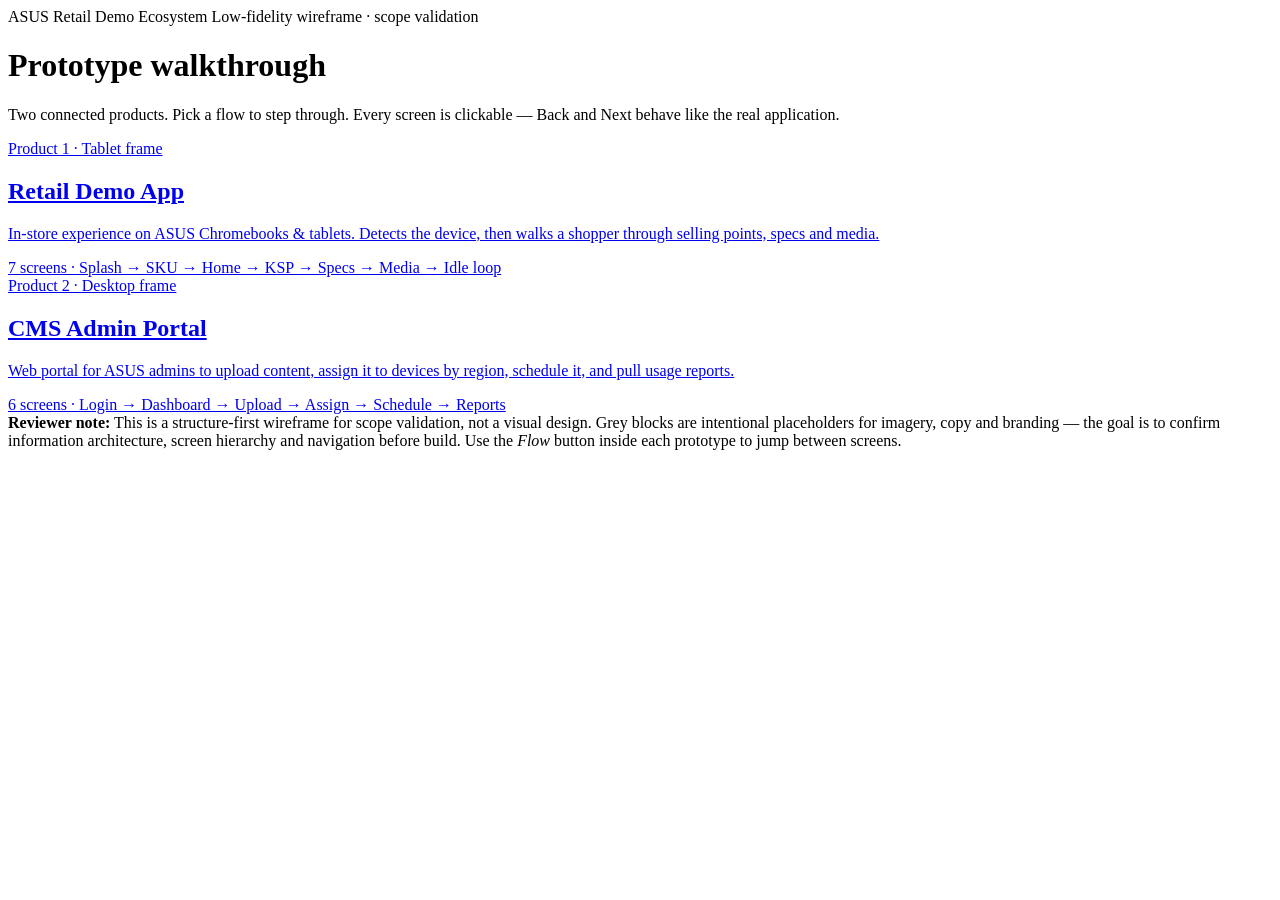
==== index.html @ 9dba483b "HTML creation" ====
<!DOCTYPE html>
<html lang="en">
<head>
  <meta charset="UTF-8" />
  <meta name="viewport" content="width=device-width, initial-scale=1.0" />
  <title>ASUS Retail Demo Ecosystem — Wireframe Prototype</title>
  <link rel="stylesheet" href="css/wireframe.css" />
</head>
<body>
  <div class="topbar">
    <span class="title">ASUS Retail Demo Ecosystem</span>
    <span class="frame-id">Low-fidelity wireframe · scope validation</span>
    <span class="spacer"></span>
  </div>

  <div class="landing-wrap">
    <h1>Prototype walkthrough</h1>
    <p class="sub">Two connected products. Pick a flow to step through. Every screen is
      clickable — Back and Next behave like the real application.</p>

    <div class="product-cards">
      <a class="product-card" href="retail.html">
        <span class="kicker">Product 1 · Tablet frame</span>
        <h2>Retail Demo App</h2>
        <p>In-store experience on ASUS Chromebooks &amp; tablets. Detects the device,
          then walks a shopper through selling points, specs and media.</p>
        <div class="frame-note">7 screens · Splash → SKU → Home → KSP → Specs → Media → Idle loop</div>
      </a>

      <a class="product-card" href="cms.html">
        <span class="kicker">Product 2 · Desktop frame</span>
        <h2>CMS Admin Portal</h2>
        <p>Web portal for ASUS admins to upload content, assign it to devices by
          region, schedule it, and pull usage reports.</p>
        <div class="frame-note">6 screens · Login → Dashboard → Upload → Assign → Schedule → Reports</div>
      </a>
    </div>

    <div class="meta-note">
      <strong>Reviewer note:</strong> This is a structure-first wireframe for scope validation,
      not a visual design. Grey blocks are intentional placeholders for imagery, copy and branding —
      the goal is to confirm information architecture, screen hierarchy and navigation before build.
      Use the <em>Flow</em> button inside each prototype to jump between screens.
    </div>
  </div>
</body>
</html>
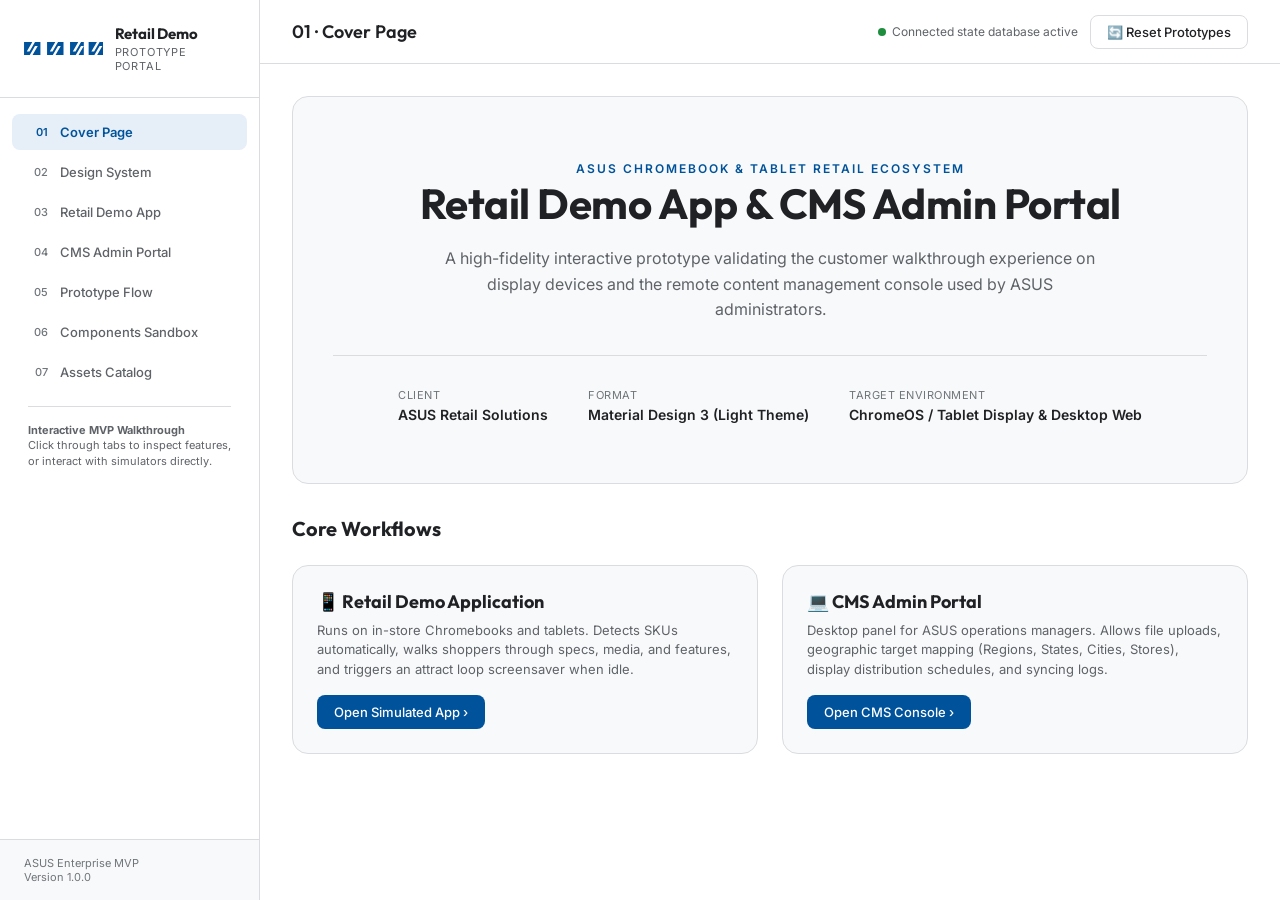
==== commit c920eaf6: "feat(retail-app): build Product 1 - Retail Demo App simulator - RT-01 Splash: ASUS branding, spinner" ====
--- a/index.html
+++ b/index.html
@@ -1,47 +1,1198 @@
 <!DOCTYPE html>
 <html lang="en">
 <head>
-  <meta charset="UTF-8" />
-  <meta name="viewport" content="width=device-width, initial-scale=1.0" />
-  <title>ASUS Retail Demo Ecosystem — Wireframe Prototype</title>
-  <link rel="stylesheet" href="css/wireframe.css" />
+  <meta charset="UTF-8">
+  <meta name="viewport" content="width=device-width, initial-scale=1.0">
+  <title>ASUS Retail Demo Ecosystem — Client Review Prototype</title>
+  <link rel="stylesheet" href="css/style.css">
 </head>
 <body>
-  <div class="topbar">
-    <span class="title">ASUS Retail Demo Ecosystem</span>
-    <span class="frame-id">Low-fidelity wireframe · scope validation</span>
-    <span class="spacer"></span>
+
+  <div class="workbench-shell">
+    
+    <!-- LEFT SIDEBAR: Pages index (Figma structured) -->
+    <aside class="workbench-sidebar">
+      <div class="workbench-brand">
+        <!-- SVG ASUS Logo -->
+        <svg class="asus-svg-logo" viewBox="0 0 450 78" xmlns="http://www.w3.org/2000/svg">
+          <path d="M78.6 0H63L31.5 54H15.8L47.3 0H0v77.3h31.5l31.5-54h15.7l-31.5 54H94V0H78.6zm132 0H195l-31.5 54h-15.7l31.5-54h-47.2v77.3h31.4l31.5-54h15.8l-31.5 54h47.2V0h-15.6zm132 0h-15.7l-31.5 54h-15.7l31.5-54h-47.2v77.3h31.4l31.5-54h15.8l-31.5 54H343V0h-15.7zm106.6 0h-15.6l-31.5 54h-15.7l31.5-54h-47.2v77.3h31.4l31.5-54h15.8l-31.5 54h47.2V0h-15.7z"/>
+        </svg>
+        <div class="workbench-title-box">
+          <span class="workbench-title">Retail Demo</span>
+          <span class="workbench-subtitle">Prototype Portal</span>
+        </div>
+      </div>
+      
+      <nav class="workbench-nav">
+        <a href="#" class="workbench-nav-item active" data-page="cover">
+          <span class="page-num">01</span>
+          <span class="page-name">Cover Page</span>
+        </a>
+        <a href="#" class="workbench-nav-item" data-page="ds">
+          <span class="page-num">02</span>
+          <span class="page-name">Design System</span>
+        </a>
+        <a href="#" class="workbench-nav-item" data-page="retail">
+          <span class="page-num">03</span>
+          <span class="page-name">Retail Demo App</span>
+        </a>
+        <a href="#" class="workbench-nav-item" data-page="cms">
+          <span class="page-num">04</span>
+          <span class="page-name">CMS Admin Portal</span>
+        </a>
+        <a href="#" class="workbench-nav-item" data-page="flow">
+          <span class="page-num">05</span>
+          <span class="page-name">Prototype Flow</span>
+        </a>
+        <a href="#" class="workbench-nav-item" data-page="sandbox">
+          <span class="page-num">06</span>
+          <span class="page-name">Components Sandbox</span>
+        </a>
+        <a href="#" class="workbench-nav-item" data-page="assets">
+          <span class="page-num">07</span>
+          <span class="page-name">Assets Catalog</span>
+        </a>
+        
+        <div class="workbench-nav-divider"></div>
+        
+        <div style="padding: 0 16px; font-size: 11px; color: var(--text-secondary); line-height: 1.4;">
+          <strong>Interactive MVP Walkthrough</strong><br>
+          Click through tabs to inspect features, or interact with simulators directly.
+        </div>
+      </nav>
+      
+      <div class="workbench-footer">
+        ASUS Enterprise MVP<br>
+        Version 1.0.0
+      </div>
+    </aside>
+    
+    <!-- MAIN WORK AREA -->
+    <main class="workbench-main">
+      
+      <!-- TOP NAV / STATS -->
+      <header class="workbench-header">
+        <h2 class="workbench-header-title">01  ·  Cover Page</h2>
+        <div class="workbench-header-actions">
+          <span style="font-size: 12px; color: var(--text-secondary); display: flex; align-items: center; gap: 6px;">
+            <span style="width: 8px; height: 8px; border-radius:50%; background-color: var(--success); display:inline-block;"></span>
+            Connected state database active
+          </span>
+          <button class="btn btn-secondary" onclick="window.location.reload();">
+            🔄 Reset Prototypes
+          </button>
+        </div>
+      </header>
+      
+      <!-- MAIN BODY CONTAINER -->
+      <div class="workbench-body">
+        
+        <!-- ==========================================
+             01 COVER PAGE
+             ========================================== -->
+        <section class="workbench-page active" id="page-cover">
+          <div class="cover-hero">
+            <span class="cover-kicker">ASUS Chromebook & Tablet Retail Ecosystem</span>
+            <h1 class="cover-title">Retail Demo App & CMS Admin Portal</h1>
+            <p class="cover-description">
+              A high-fidelity interactive prototype validating the customer walkthrough experience on display devices and the remote content management console used by ASUS administrators.
+            </p>
+            <div class="cover-meta">
+              <div class="cover-meta-item">
+                <div class="cover-meta-label">Client</div>
+                <div class="cover-meta-value">ASUS Retail Solutions</div>
+              </div>
+              <div class="cover-meta-item">
+                <div class="cover-meta-label">Format</div>
+                <div class="cover-meta-value">Material Design 3 (Light Theme)</div>
+              </div>
+              <div class="cover-meta-item">
+                <div class="cover-meta-label">Target Environment</div>
+                <div class="cover-meta-value">ChromeOS / Tablet Display & Desktop Web</div>
+              </div>
+            </div>
+          </div>
+          
+          <h2 style="font-family: var(--font-title); font-size: 20px; margin-bottom: 16px;">Core Workflows</h2>
+          <div class="cover-grid">
+            <div class="cover-card">
+              <h3>📱 Retail Demo Application</h3>
+              <p>Runs on in-store Chromebooks and tablets. Detects SKUs automatically, walks shoppers through specs, media, and features, and triggers an attract loop screensaver when idle.</p>
+              <button class="btn btn-primary" onclick="document.querySelector('.workbench-nav-item[data-page=\'retail\']').click();">
+                Open Simulated App ›
+              </button>
+            </div>
+            
+            <div class="cover-card">
+              <h3>💻 CMS Admin Portal</h3>
+              <p>Desktop panel for ASUS operations managers. Allows file uploads, geographic target mapping (Regions, States, Cities, Stores), display distribution schedules, and syncing logs.</p>
+              <button class="btn btn-primary" onclick="document.querySelector('.workbench-nav-item[data-page=\'cms\']').click();">
+                Open CMS Console ›
+              </button>
+            </div>
+          </div>
+        </section>
+        
+        <!-- ==========================================
+             02 DESIGN SYSTEM
+             ========================================== -->
+        <section class="workbench-page" id="page-ds">
+          <div class="alert-box alert-info">
+            <strong>Design Tokens Statement:</strong> This design system represents the corporate look-and-feel of ASUS enterprise dashboards. It emphasizes clean layouts, Inter typography, 8px spacing grid, and ASUS Blue as the dominant brand identifier.
+          </div>
+          
+          <!-- Colors -->
+          <div class="ds-section">
+            <h3 class="ds-section-title">Color Palette</h3>
+            <div class="ds-color-grid">
+              <div class="ds-color-card">
+                <div class="ds-color-swatch" style="background-color: var(--primary);"></div>
+                <div class="ds-color-info">
+                  <div class="ds-color-name">ASUS Blue (Primary)</div>
+                  <div class="ds-color-hex">#00539B</div>
+                </div>
+              </div>
+              <div class="ds-color-card">
+                <div class="ds-color-swatch" style="background-color: var(--primary-hover);"></div>
+                <div class="ds-color-info">
+                  <div class="ds-color-name">ASUS Blue Dark</div>
+                  <div class="ds-color-hex">#003E7E</div>
+                </div>
+              </div>
+              <div class="ds-color-card">
+                <div class="ds-color-swatch" style="background-color: var(--asus-blue-light);"></div>
+                <div class="ds-color-info">
+                  <div class="ds-color-name">ASUS Blue Light</div>
+                  <div class="ds-color-hex">#E6EEF7</div>
+                </div>
+              </div>
+              <div class="ds-color-card">
+                <div class="ds-color-swatch" style="background-color: var(--accent);"></div>
+                <div class="ds-color-info">
+                  <div class="ds-color-name">Accent Blue</div>
+                  <div class="ds-color-hex">#1A73E8</div>
+                </div>
+              </div>
+              <div class="ds-color-card">
+                <div class="ds-color-swatch" style="background-color: var(--surface-variant);"></div>
+                <div class="ds-color-info">
+                  <div class="ds-color-name">Surface Light Grey</div>
+                  <div class="ds-color-hex">#F8F9FA</div>
+                </div>
+              </div>
+              <div class="ds-color-card">
+                <div class="ds-color-swatch" style="background-color: var(--border);"></div>
+                <div class="ds-color-info">
+                  <div class="ds-color-name">Border Line</div>
+                  <div class="ds-color-hex">#DADCE0</div>
+                </div>
+              </div>
+            </div>
+          </div>
+          
+          <!-- Typography -->
+          <div class="ds-section">
+            <h3 class="ds-section-title">Typography (Inter & Outfit)</h3>
+            <div class="ds-font-sample">
+              <div class="ds-font-label">Display Heading - Outfit (700 Bold)</div>
+              <div style="font-family: var(--font-title); font-size: 32px; font-weight: 700;">ASUS Chromebook Plus CX3402</div>
+            </div>
+            <div class="ds-font-sample">
+              <div class="ds-font-label">Section Title - Outfit (600 Semi-Bold)</div>
+              <div style="font-family: var(--font-title); font-size: 20px; font-weight: 600;">Technical Specifications</div>
+            </div>
+            <div class="ds-font-sample">
+              <div class="ds-font-label">Body Text - Inter (400 Regular)</div>
+              <div style="font-family: var(--font-sans); font-size: 14px; line-height: 1.6; color: var(--text-secondary);">
+                Tested to rigorous US MIL-STD 810H standards to withstand everyday bumps, drops, and liquid spills.
+              </div>
+            </div>
+            <div class="ds-font-sample">
+              <div class="ds-font-label">Action Label / Code - Inter (500 Medium / Monospace)</div>
+              <div style="font-family: var(--font-sans); font-size: 13px; font-weight: 500; color: var(--primary);">EXPLORE PRODUCT</div>
+            </div>
+          </div>
+          
+          <!-- Elev/Margins -->
+          <div class="ds-section">
+            <h3 class="ds-section-title">Design Guidelines</h3>
+            <div class="ds-color-grid">
+              <div class="ds-card">
+                <strong style="font-size:14px; display:block; margin-bottom:8px;">8-Point Grid</strong>
+                <p style="font-size:12px; color:var(--text-secondary); line-height: 1.5;">All paddings, margins, elevations, and layout heights align to sizes of 8px (8, 16, 24, 32, 48, 64).</p>
+              </div>
+              <div class="ds-card">
+                <strong style="font-size:14px; display:block; margin-bottom:8px;">Rounded Corners</strong>
+                <p style="font-size:12px; color:var(--text-secondary); line-height: 1.5;">Cards, inputs, dialog panels, and buttons use a consistent border radius of 8px. Outer chassis uses 16px.</p>
+              </div>
+              <div class="ds-card">
+                <strong style="font-size:14px; display:block; margin-bottom:8px;">Flat Shadow Scale</strong>
+                <p style="font-size:12px; color:var(--text-secondary); line-height: 1.5;">Clean elevation gradients matching Material Design 3. Low height shadows to create neat card separation.</p>
+              </div>
+            </div>
+          </div>
+        </section>
+        
+        <!-- ==========================================
+             03 RETAIL DEMO APP (LANDSCAPE SIMULATOR)
+             ========================================== -->
+        <section class="workbench-page" id="page-retail">
+          <div style="margin-bottom: 20px; display:flex; justify-content:space-between; align-items:center;">
+            <div>
+              <p style="font-size: 14px; color: var(--text-secondary); max-width: 600px;">
+                Walk through the in-store Chromebook flow. Note the automatic SKU scanning simulation and the screensaver attract loop.
+              </p>
+            </div>
+            <div style="display:flex; gap:10px;">
+              <button class="btn btn-secondary" onclick="showRtScreen('rt-splash')">⏮ Restart Loop</button>
+              <button class="btn btn-secondary" onclick="showRtScreen('rt-idle')">💤 Trigger Idle Mode</button>
+            </div>
+          </div>
+          
+          <div class="simulator-stage">
+            
+            <!-- TABLET FRAME -->
+            <div class="tablet-frame">
+              <div class="tablet-camera"></div>
+              
+              <!-- Simulated Landscape Screen -->
+              <div class="tablet-screen" id="tablet-viewport">
+                
+                <!-- RT-01: Splash Screen -->
+                <div class="rt-screen active" id="rt-splash">
+                  <div class="rt-splash-wrap">
+                    <!-- Simple Text Logo representation or clean ASUS text -->
+                    <h1 style="font-family: var(--font-title); font-size: 54px; letter-spacing: 2px; color: var(--primary); margin-bottom: 16px;">ASUS</h1>
+                    <p style="font-size:13px; color: var(--text-secondary); margin-bottom: 32px; letter-spacing: 1px;">WELCOME TO THE EXPERIENCE</p>
+                    <div class="rt-spinner" id="rt-splash-spinner"></div>
+                  </div>
+                  <button class="btn btn-secondary btn-text rt-screen-overlay-btn" id="rt-splash-skip">Skip Intro ›</button>
+                </div>
+                
+                <!-- RT-02: Auto SKU Detection -->
+                <div class="rt-screen" id="rt-sku">
+                  <div class="rt-sku-wrap">
+                    <div class="rt-sku-scanning-card" id="rt-sku-card-content">
+                      <div class="rt-sku-icon-box">💻</div>
+                      <h3 style="font-family: var(--font-title); font-size: 18px; margin-bottom: 8px;">Hardware SKU Scan</h3>
+                      <p style="font-size: 12px; color: var(--text-secondary);">Connecting to local hardware identification registers...</p>
+                      
+                      <div class="rt-sku-scanning-bar"></div>
+                      
+                      <div class="rt-sku-logs" id="rt-sku-logs">Initializing ChromeOS registers...</div>
+                    </div>
+                  </div>
+                  <button class="btn btn-secondary btn-text rt-screen-overlay-btn" id="rt-sku-btn">Skip Scan ›</button>
+                </div>
+                
+                <!-- RT-03: Retail Landing Home -->
+                <div class="rt-screen" id="rt-home">
+                  <div class="rt-home-layout">
+                    <div class="rt-home-hero">
+                      <img src="assets/asus_chromebook_hero.png" alt="ASUS Chromebook Plus">
+                      <div style="position: absolute; bottom: 12px; right: 12px; font-size: 9px; color: var(--text-muted);">Simulated Unit Photo</div>
+                    </div>
+                    <div class="rt-home-details">
+                      <span class="rt-badge" id="rt-home-sku-badge">MODEL: CX3402</span>
+                      <h2 class="rt-home-title">ASUS Chromebook Plus</h2>
+                      <p class="rt-home-desc">
+                        Get more done with fast boot times, built-in AI tools, automatic military-grade durability testing, and robust productivity software.
+                      </p>
+                      <div class="rt-home-buttons">
+                        <button class="btn btn-primary" id="rt-home-ksp-btn">Explore Key Features ›</button>
+                        <div style="display: flex; gap: 8px;">
+                          <button class="btn btn-secondary" style="flex:1;" id="rt-home-specs-btn">Tech Specs</button>
+                          <button class="btn btn-secondary" style="flex:1;" id="rt-home-media-btn">Gallery</button>
+                        </div>
+                      </div>
+                    </div>
+                  </div>
+                  
+                  <div class="rt-nav-bar">
+                    <span class="rt-nav-title">ASUS Retail Demo</span>
+                    <div class="rt-nav-dots">
+                      <div class="rt-dot active"></div>
+                      <div class="rt-dot"></div>
+                      <div class="rt-dot"></div>
+                      <div class="rt-dot"></div>
+                    </div>
+                    <div class="rt-nav-buttons">
+                      <button class="btn btn-secondary btn-text" id="rt-home-preview-btn" style="font-size:11px;">Preview screensaver attract</button>
+                    </div>
+                  </div>
+                </div>
+                
+                <!-- RT-04: Key Selling Points Carousel -->
+                <div class="rt-screen" id="rt-ksp">
+                  <div class="rt-ksp-wrap">
+                    <div class="rt-ksp-header">
+                      <h2>Key Selling Points</h2>
+                      <span style="font-size: 13px; color: var(--text-secondary);" id="rt-ksp-num">Highlight 1 of 6</span>
+                    </div>
+                    
+                    <div class="rt-ksp-carousel">
+                      <button class="btn btn-secondary btn-icon" id="rt-ksp-prev" style="width: 40px; height: 40px; border-radius: 50%;">‹</button>
+                      
+                      <div class="rt-ksp-card">
+                        <div class="rt-ksp-icon" id="rt-ksp-icon">🛡️</div>
+                        <div class="rt-ksp-content">
+                          <span class="rt-ksp-card-kicker" id="rt-ksp-kicker">DURABILITY</span>
+                          <h3 class="rt-ksp-card-title" id="rt-ksp-title">Military Grade Durability</h3>
+                          <p class="rt-ksp-card-text" id="rt-ksp-text">
+                            Tested to rigorous US MIL-STD 810H standards to withstand everyday bumps, drops, pressure, and liquid spills on the keyboard.
+                          </p>
+                        </div>
+                      </div>
+                      
+                      <button class="btn btn-secondary btn-icon" id="rt-ksp-next" style="width: 40px; height: 40px; border-radius: 50%;">›</button>
+                    </div>
+                    
+                    <div style="display:flex; justify-content:center; margin: 16px 0;" id="rt-ksp-dots">
+                      <!-- Dynamic dots generated by JS -->
+                    </div>
+                  </div>
+                  
+                  <div class="rt-nav-bar">
+                    <button class="btn btn-secondary" id="rt-ksp-home">‹ Home</button>
+                    <div class="rt-nav-dots">
+                      <div class="rt-dot"></div>
+                      <div class="rt-dot active"></div>
+                      <div class="rt-dot"></div>
+                      <div class="rt-dot"></div>
+                    </div>
+                    <button class="btn btn-primary" onclick="showRtScreen('rt-specs')">Tech Specs ›</button>
+                  </div>
+                </div>
+                
+                <!-- RT-05: Technical Specifications -->
+                <div class="rt-screen" id="rt-specs">
+                  <div class="rt-specs-wrap">
+                    <h2 style="font-family: var(--font-title); font-size: 22px;">Technical Specifications</h2>
+                    
+                    <div class="rt-specs-grid">
+                      <div class="rt-spec-section">
+                        <h3>Performance & Architecture</h3>
+                        <div class="rt-spec-row">
+                          <span class="rt-spec-label">Processor</span>
+                          <span class="rt-spec-value">12th Gen Intel Core i5-1235U</span>
+                        </div>
+                        <div class="rt-spec-row">
+                          <span class="rt-spec-label">Graphics</span>
+                          <span class="rt-spec-value">Intel Iris Xe Graphics</span>
+                        </div>
+                        <div class="rt-spec-row">
+                          <span class="rt-spec-label">OS</span>
+                          <span class="rt-spec-value">ChromeOS Plus</span>
+                        </div>
+                      </div>
+                      
+                      <div class="rt-spec-section">
+                        <h3>Memory & Storage</h3>
+                        <div class="rt-spec-row">
+                          <span class="rt-spec-label">System RAM</span>
+                          <span class="rt-spec-value">8GB LPDDR5 (Onboard)</span>
+                        </div>
+                        <div class="rt-spec-row">
+                          <span class="rt-spec-label">Solid State</span>
+                          <span class="rt-spec-value">256GB UFS Storage</span>
+                        </div>
+                        <div class="rt-spec-row">
+                          <span class="rt-spec-label">Cloud Storage</span>
+                          <span class="rt-spec-value">12-Month 100GB Google One</span>
+                        </div>
+                      </div>
+                      
+                      <div class="rt-spec-section">
+                        <h3>Display & Audio</h3>
+                        <div class="rt-spec-row">
+                          <span class="rt-spec-label">Screen Size</span>
+                          <span class="rt-spec-value">14.0-inch, FHD (1920x1080)</span>
+                        </div>
+                        <div class="rt-spec-row">
+                          <span class="rt-spec-label">Touch Screen</span>
+                          <span class="rt-spec-value">Capacitive Multi-touch</span>
+                        </div>
+                        <div class="rt-spec-row">
+                          <span class="rt-spec-label">Speaker System</span>
+                          <span class="rt-spec-value">Dual Harmon Kardon stereo</span>
+                        </div>
+                      </div>
+                      
+                      <div class="rt-spec-section">
+                        <h3>Dimensions & Ports</h3>
+                        <div class="rt-spec-row">
+                          <span class="rt-spec-label">Physical weight</span>
+                          <span class="rt-spec-value">1.44 kg (3.17 lbs)</span>
+                        </div>
+                        <div class="rt-spec-row">
+                          <span class="rt-spec-label">Chassis Dimensions</span>
+                          <span class="rt-spec-value">32.6 x 21.4 x 1.87 cm</span>
+                        </div>
+                        <div class="rt-spec-row">
+                          <span class="rt-spec-label">I/O Ports</span>
+                          <span class="rt-spec-value">2x USB-C 3.2, 1x USB-A, 1x HDMI</span>
+                        </div>
+                      </div>
+                    </div>
+                  </div>
+                  
+                  <div class="rt-nav-bar">
+                    <button class="btn btn-secondary" id="rt-specs-back">‹ Highlights</button>
+                    <div class="rt-nav-dots">
+                      <div class="rt-dot"></div>
+                      <div class="rt-dot"></div>
+                      <div class="rt-dot active"></div>
+                      <div class="rt-dot"></div>
+                    </div>
+                    <button class="btn btn-primary" id="rt-specs-next">Media Gallery ›</button>
+                  </div>
+                </div>
+                
+                <!-- RT-06: Media Gallery -->
+                <div class="rt-screen" id="rt-media">
+                  <div class="rt-media-wrap">
+                    
+                    <div class="rt-media-viewer" id="rt-media-viewer">
+                      <!-- Rendered by JS -->
+                    </div>
+                    
+                    <div class="rt-media-sidebar" id="rt-media-thumbs">
+                      <!-- Thumbnails rendered by JS -->
+                    </div>
+                  </div>
+                  
+                  <div class="rt-nav-bar">
+                    <button class="btn btn-secondary" id="rt-media-back">‹ Specs</button>
+                    <div class="rt-nav-dots">
+                      <div class="rt-dot"></div>
+                      <div class="rt-dot"></div>
+                      <div class="rt-dot"></div>
+                      <div class="rt-dot active"></div>
+                    </div>
+                    <button class="btn btn-primary" id="rt-media-next">Attract Screensaver ›</button>
+                  </div>
+                </div>
+                
+                <!-- RT-07: Idle Attract Mode -->
+                <div class="rt-screen" id="rt-idle">
+                  <div class="rt-idle-wrap" id="rt-idle-wake">
+                    <img class="rt-idle-image" id="rt-idle-img" src="assets/asus_attract_loop.png" alt="ASUS Attract Loop">
+                    
+                    <div class="rt-idle-text-overlay">
+                      <h2 class="rt-idle-title" id="rt-idle-title">ASUS Chromebook Plus</h2>
+                      <p class="rt-idle-desc" id="rt-idle-desc">Interactive product tour. Tap the screen to explore.</p>
+                      <div class="rt-idle-prompt">👋 TAP ANYWHERE TO START TOUR</div>
+                    </div>
+                  </div>
+                </div>
+                
+              </div>
+            </div>
+            
+          </div>
+        </section>
+        
+        <!-- ==========================================
+             04 CMS ADMIN PORTAL (DESKTOP SIMULATOR)
+             ========================================== -->
+        <section class="workbench-page" id="page-cms">
+          
+          <div class="browser-frame">
+            <div class="browser-header">
+              <div class="browser-dots">
+                <span class="browser-dot browser-dot-red"></span>
+                <span class="browser-dot browser-dot-yellow"></span>
+                <span class="browser-dot browser-dot-green"></span>
+              </div>
+              <div class="browser-url-bar">
+                🔐 cms.asus-retaildemo.internal/console
+              </div>
+            </div>
+            
+            <!-- CMS Main App Shell -->
+            <div class="cms-layout">
+              
+              <!-- CMS Sidebar -->
+              <aside class="cms-sidebar">
+                <div class="cms-brand">
+                  💻 ASUS CMS Portal
+                </div>
+                
+                <nav class="cms-nav">
+                  <a href="#" class="cms-nav-item active" data-cms-page="dash">Dashboard</a>
+                  <a href="#" class="cms-nav-item" data-cms-page="upload">Upload Content</a>
+                  <a href="#" class="cms-nav-item" data-cms-page="assign">Assign Content</a>
+                  <a href="#" class="cms-nav-item" data-cms-page="schedule">Scheduling</a>
+                  <a href="#" class="cms-nav-item" data-cms-page="reports">Reports Sync</a>
+                </nav>
+                
+                <!-- CMS Admin Profile widget -->
+                <div class="cms-user-panel" id="cms-user-panel-box" style="display:none;">
+                  <div class="cms-username" id="cms-username-label">Vanshika Soni</div>
+                  <div class="cms-userrole" id="cms-user-role-label">Super Admin</div>
+                  <button class="btn btn-secondary btn-text" id="cms-sign-out" style="padding: 4px; font-size: 11px; text-align: left;">Sign Out</button>
+                </div>
+              </aside>
+              
+              <!-- CMS Main Contents -->
+              <div class="cms-main">
+                
+                <!-- CMS-01: LOGIN -->
+                <div class="cms-screen active" id="cms-login">
+                  <div class="cms-login-page">
+                    <div class="cms-login-card">
+                      <div class="cms-login-logo">
+                        <h2 style="font-family: var(--font-title); color: var(--primary);">ASUS Portal Login</h2>
+                        <p style="font-size: 11px; color: var(--text-secondary); margin-top: 4px;">Retail Signage & Distribution Management</p>
+                      </div>
+                      
+                      <div class="input-field">
+                        <label class="input-label">Admin Email</label>
+                        <input type="text" class="input-control" value="admin@asus.example" readonly>
+                      </div>
+                      
+                      <div class="input-field">
+                        <label class="input-label">Password</label>
+                        <input type="password" class="input-control" value="••••••••" readonly>
+                      </div>
+                      
+                      <div class="input-field">
+                        <label class="input-label">Select Security Role</label>
+                        <div class="chips-container" id="cms-role-chips">
+                          <div class="chip active" data-role="Super Admin">Super Admin</div>
+                          <div class="chip" data-role="Regional Admin">Regional Admin (South)</div>
+                        </div>
+                        <span style="font-size:10px; color: var(--text-muted); margin-top: 6px;" id="cms-role-note">Super Admin has access to national filters & all regional stores.</span>
+                      </div>
+                      
+                      <button class="btn btn-primary" id="cms-login-submit" style="width: 100%; margin-top: 8px;">Sign In to Console</button>
+                    </div>
+                  </div>
+                </div>
+                
+                <!-- CMS-02: DASHBOARD OVERVIEW -->
+                <div class="cms-screen" id="cms-dash">
+                  <div class="cms-header-bar">
+                    <span class="cms-header-title">Ecosystem Overview</span>
+                    <span style="font-size: 11px; color: var(--text-secondary);">Last updated: Just now</span>
+                  </div>
+                  
+                  <div class="cms-body">
+                    <!-- Metrics Row -->
+                    <div class="cms-dash-metrics">
+                      <div class="cms-metric-card">
+                        <span class="cms-metric-label">Devices Connected</span>
+                        <div class="cms-metric-value" id="cms-metric-devices">1,156<span style="font-size:11px; font-weight:normal; color:var(--text-muted);">/1,248</span></div>
+                        <span class="cms-metric-trend cms-metric-trend-up">92.6% Online</span>
+                      </div>
+                      
+                      <div class="cms-metric-card">
+                        <span class="cms-metric-label">Products Active</span>
+                        <div class="cms-metric-value" id="cms-metric-products">3 Active</div>
+                        <span class="cms-metric-trend" style="color: var(--text-muted);">Models: CX, CM, B</span>
+                      </div>
+                      
+                      <div class="cms-metric-card">
+                        <span class="cms-metric-label">Media Assets</span>
+                        <div class="cms-metric-value" id="cms-metric-uploads">3</div>
+                        <span class="cms-metric-trend cms-metric-trend-up">Synced Catalog</span>
+                      </div>
+                      
+                      <div class="cms-metric-card">
+                        <span class="cms-metric-label">Distribution Rules</span>
+                        <div class="cms-metric-value" id="cms-metric-assignments">2</div>
+                        <span class="cms-metric-trend cms-metric-trend-up">Active Schedules</span>
+                      </div>
+                    </div>
+                    
+                    <!-- Dashboard widgets layout -->
+                    <div class="cms-dash-row">
+                      
+                      <!-- Left widget: map and listings -->
+                      <div style="display:flex; flex-direction:column; gap:16px;">
+                        
+                        <div class="cms-panel">
+                          <div class="cms-panel-title">
+                            <span>Interactive Geographic Store Distribution</span>
+                            <span style="font-size: 11px; font-weight:normal; color:var(--text-muted);">Hover nodes to inspect status</span>
+                          </div>
+                          
+                          <div class="map-placeholder">
+                            <!-- Draw simple visual lines mimicking US Map regions -->
+                            <svg width="100%" height="100%" style="opacity: 0.2; pointer-events: none;">
+                              <path d="M 20 80 Q 200 40 400 80 T 800 80 T 900 200 L 900 240 Q 600 280 300 240 Z" fill="none" stroke="var(--text-primary)" stroke-width="2"/>
+                            </svg>
+                            
+                            <!-- Interative Store Nodes -->
+                            <div class="map-node" style="left: 15%; top: 30%;" data-store="ASUS Store Seattle" data-region="West" data-status="online"></div>
+                            <div class="map-node" style="left: 18%; top: 55%;" data-store="Best Buy San Francisco" data-region="West" data-status="online"></div>
+                            <div class="map-node offline" style="left: 45%; top: 75%;" data-store="Walmart Dallas" data-region="South" data-status="offline"></div>
+                            <div class="map-node" style="left: 78%; top: 25%;" data-store="ASUS Store Manhattan" data-region="North" data-status="online"></div>
+                            <div class="map-node" style="left: 74%; top: 60%;" data-store="Best Buy Miami" data-region="South" data-status="online"></div>
+                            
+                            <div class="map-tooltip" id="map-tooltip">Seattle Outlet</div>
+                          </div>
+                        </div>
+                        
+                        <div class="cms-panel">
+                          <div class="cms-panel-title">Recent Content Uploads</div>
+                          <div class="table-container">
+                            <table class="data-table">
+                              <thead>
+                                <tr>
+                                  <th>Asset Title</th>
+                                  <th>Type</th>
+                                  <th>Target SKU</th>
+                                  <th>Upload Date</th>
+                                </tr>
+                              </thead>
+                              <tbody id="cms-dash-recent-uploads">
+                                <!-- Populated dynamically by JS -->
+                              </tbody>
+                            </table>
+                          </div>
+                        </div>
+                        
+                      </div>
+                      
+                      <!-- Right widget: Sync Activity Log -->
+                      <div class="cms-panel">
+                        <div class="cms-panel-title">Live Device Distribution logs</div>
+                        <div class="table-container" style="border:none;">
+                          <table class="data-table">
+                            <thead>
+                              <tr>
+                                  <th>Content Distribution</th>
+                                  <th>State</th>
+                                  <th>Stores Scope</th>
+                                  <th>Sync Time</th>
+                              </tr>
+                            </thead>
+                            <tbody id="cms-dash-recent-syncs">
+                              <!-- Dynamic sync entries -->
+                            </tbody>
+                          </table>
+                        </div>
+                      </div>
+                      
+                    </div>
+                  </div>
+                </div>
+                
+                <!-- CMS-03: CONTENT UPLOAD -->
+                <div class="cms-screen" id="cms-upload">
+                  <div class="cms-header-bar">
+                    <span class="cms-header-title">Upload Asset Catalog</span>
+                  </div>
+                  <div class="cms-body">
+                    
+                    <div class="upload-grid">
+                      <!-- Left side form -->
+                      <div class="cms-panel">
+                        <div class="cms-panel-title">Metadata Registry</div>
+                        <form id="cms-upload-form">
+                          <div class="input-field">
+                            <label class="input-label">Asset Display Title</label>
+                            <input type="text" class="input-control" id="cms-upload-title" placeholder="e.g. Chromebook CX3402 Promo Banner">
+                          </div>
+                          
+                          <div class="input-field">
+                            <label class="input-label">Description</label>
+                            <textarea class="input-control" id="cms-upload-desc" rows="2" placeholder="e.g. Displays winter sales promotional graphics on main dashboard..."></textarea>
+                          </div>
+                          
+                          <div style="display:flex; gap:16px;">
+                            <div class="input-field" style="flex:1;">
+                              <label class="input-label">Asset Type</label>
+                              <select class="input-control input-select" id="cms-upload-type">
+                                <option value="image">Image (JPEG/PNG)</option>
+                                <option value="video">Video (MP4 Loop)</option>
+                              </select>
+                            </div>
+                            
+                            <div class="input-field" style="flex:1;">
+                              <label class="input-label">Target Model SKU</label>
+                              <select class="input-control input-select" id="cms-upload-sku">
+                                <option value="CX3402">CX3402 (Chromebook Plus)</option>
+                                <option value="CX5500">CX5500 (Vibe Chromebook)</option>
+                                <option value="B5402">B5402 (ExpertBook)</option>
+                                <option value="All SKUs">All Models (National Attract)</option>
+                              </select>
+                            </div>
+                          </div>
+                          
+                          <div class="input-field">
+                            <label class="input-label">Asset Tag Filters (Comma separated)</label>
+                            <input type="text" class="input-control" id="cms-upload-tags" placeholder="e.g. Hero, Attract, Promo">
+                          </div>
+                          
+                          <button class="btn btn-primary" id="cms-upload-submit" style="margin-top: 12px; width: 100%;">Publish to Catalog</button>
+                        </form>
+                      </div>
+                      
+                      <!-- Right side drag drop boxes -->
+                      <div>
+                        <div class="cms-panel" style="margin-bottom: 16px;">
+                          <div class="cms-panel-title">Upload Zones</div>
+                          <div class="upload-drag-zone" id="cms-drag-zone-img">
+                            <div class="upload-icon">🖼️</div>
+                            <strong>Drag Image files here</strong>
+                            <p style="font-size:11px; color:var(--text-muted); margin-top:4px;">Or click to mock upload PNG/JPG (Max 5MB)</p>
+                          </div>
+                          
+                          <div class="upload-drag-zone" id="cms-drag-zone-vid">
+                            <div class="upload-icon">🎥</div>
+                            <strong>Drag Video loops here</strong>
+                            <p style="font-size:11px; color:var(--text-muted); margin-top:4px;">Or click to mock upload MP4 (Max 45MB)</p>
+                          </div>
+                        </div>
+                      </div>
+                    </div>
+                    
+                    <!-- Previews Row -->
+                    <div class="cms-panel" style="margin-top: 16px;">
+                      <div class="cms-panel-title">Current Media Inventory</div>
+                      <div class="table-container">
+                        <table class="data-table">
+                          <thead>
+                            <tr>
+                              <th>Asset Title</th>
+                              <th>Type</th>
+                              <th>Default SKU Target</th>
+                              <th>Tags</th>
+                              <th>Upload Date</th>
+                              <th>Action</th>
+                            </tr>
+                          </thead>
+                          <tbody id="cms-upload-asset-list">
+                            <!-- Populated dynamically -->
+                          </tbody>
+                        </table>
+                      </div>
+                    </div>
+                    
+                  </div>
+                </div>
+                
+                <!-- CMS-04: CONTENT ASSIGNMENT -->
+                <div class="cms-screen" id="cms-assign">
+                  <div class="cms-header-bar">
+                    <span class="cms-header-title">Distribute Content to Stores</span>
+                  </div>
+                  <div class="cms-body">
+                    
+                    <div class="assign-grid">
+                      <!-- Filters Box -->
+                      <div class="cms-panel">
+                        <div class="cms-panel-title">Target Filters Setup</div>
+                        
+                        <div class="input-field">
+                          <label class="input-label">Select Uploaded Media Asset</label>
+                          <select class="input-control input-select" id="cms-assign-asset-select">
+                            <!-- Dynamic assets option list -->
+                          </select>
+                        </div>
+                        
+                        <div class="input-field">
+                          <label class="input-label">Target Model SKU</label>
+                          <div class="chips-container" id="cms-assign-sku-chips">
+                            <div class="chip active" data-sku="CX3402">CX3402</div>
+                            <div class="chip" data-sku="CX5500">CX5500</div>
+                            <div class="chip" data-sku="B5402">B5402</div>
+                          </div>
+                        </div>
+                        
+                        <div class="input-field">
+                          <label class="input-label">Geographic Region Targets</label>
+                          <div class="chips-container" id="cms-assign-region-chips">
+                            <div class="chip" data-region="North">North Region</div>
+                            <div class="chip" data-region="West">West Region</div>
+                            <div class="chip" data-region="South">South Region</div>
+                            <div class="chip" data-region="East">East Region</div>
+                          </div>
+                        </div>
+                        
+                        <div class="input-field">
+                          <label class="input-label">Retail Partner Filter</label>
+                          <div class="chips-container" id="cms-assign-store-chips">
+                            <div class="chip" data-store="ASUS Outlets">ASUS Store</div>
+                            <div class="chip" data-store="Best Buy">Best Buy</div>
+                            <div class="chip" data-store="Costco">Costco</div>
+                            <div class="chip" data-store="Walmart">Walmart</div>
+                          </div>
+                        </div>
+                      </div>
+                      
+                      <!-- Summary Box -->
+                      <div class="cms-panel" style="display:flex; flex-direction:column; justify-content:space-between;">
+                        <div>
+                          <div class="cms-panel-title">Distribution Overview</div>
+                          <div class="alert-box alert-info">
+                            <strong>Sync Estimator:</strong> Rules apply recursively. Target count displays active hardware sync registrations.
+                          </div>
+                          
+                          <div class="assign-summary-box">
+                            <div class="assign-summary-title">Configured Assignment Target</div>
+                            <p style="font-size:12px; line-height: 1.5; color: var(--text-primary);" id="cms-assign-summary-desc">
+                              Loading specifications...
+                            </p>
+                          </div>
+                        </div>
+                        
+                        <div style="margin-top:20px; border-top: 1px solid var(--border); padding-top:20px;">
+                          <div style="display:flex; justify-content:space-between; align-items:center; margin-bottom:16px;">
+                            <span style="font-size: 13px; color: var(--text-secondary);">Estimated device impact:</span>
+                            <strong style="font-size:16px; color: var(--primary);" id="cms-assign-device-count">1,248 devices</strong>
+                          </div>
+                          <button class="btn btn-primary" id="cms-assign-submit" style="width: 100%;">Save and Dispatch Rules</button>
+                        </div>
+                      </div>
+                    </div>
+                    
+                  </div>
+                </div>
+                
+                <!-- CMS-05: SCHEDULING -->
+                <div class="cms-screen" id="cms-schedule">
+                  <div class="cms-header-bar">
+                    <span class="cms-header-title">Content Sync Scheduling</span>
+                  </div>
+                  <div class="cms-body">
+                    
+                    <div class="sched-grid">
+                      <!-- Config Form -->
+                      <div class="cms-panel">
+                        <div class="cms-panel-title">Schedule Timelines</div>
+                        <form id="cms-sched-form">
+                          <div class="input-field">
+                            <label class="input-label">Select Media Asset</label>
+                            <select class="input-control input-select" id="cms-sched-asset-select">
+                              <!-- Populated by JS -->
+                            </select>
+                          </div>
+                          
+                          <div style="display:flex; gap:16px;">
+                            <div class="input-field" style="flex:1;">
+                              <label class="input-label">Start Sync Date</label>
+                              <input type="date" class="input-control" id="cms-sched-start" value="2026-07-14">
+                            </div>
+                            <div class="input-field" style="flex:1;">
+                              <label class="input-label">Expiration Date</label>
+                              <input type="date" class="input-control" id="cms-sched-end" value="2026-08-14">
+                            </div>
+                          </div>
+                          
+                          <div class="input-field">
+                            <label class="input-label">Recurrence Setting</label>
+                            <div style="display:flex; gap:10px; margin-top:4px;">
+                              <label style="font-size:12px; display:inline-flex; align-items:center; gap:6px;">
+                                <input type="checkbox" checked> Repeat Weekly
+                              </label>
+                              <label style="font-size:12px; display:inline-flex; align-items:center; gap:6px;">
+                                <input type="checkbox"> Run during stores closing hours (10PM - 6AM)
+                              </label>
+                            </div>
+                          </div>
+                          
+                          <button class="btn btn-primary" id="cms-sched-submit" style="width: 100%; margin-top:12px;">Publish Timeline Schedule</button>
+                        </form>
+                      </div>
+                      
+                      <!-- Calendar and Active List -->
+                      <div class="cms-panel">
+                        <div class="cms-panel-title">Active Schedule Timelines</div>
+                        <div class="table-container" style="border:none;">
+                          <table class="data-table">
+                            <thead>
+                              <tr>
+                                <th>Campaign Name</th>
+                                <th>SKU</th>
+                                <th>Start Date</th>
+                                <th>End Date</th>
+                                <th>Status</th>
+                                <th>Cancel</th>
+                              </tr>
+                            </thead>
+                            <tbody id="cms-sched-active-schedules">
+                              <!-- Dynamic scheduling rows -->
+                            </tbody>
+                          </table>
+                        </div>
+                      </div>
+                    </div>
+                    
+                  </div>
+                </div>
+                
+                <!-- CMS-06: REPORTS -->
+                <div class="cms-screen" id="cms-reports">
+                  <div class="cms-header-bar">
+                    <span class="cms-header-title">Live Hardware Audit Logs</span>
+                    <div style="display:flex; gap:8px;">
+                      <button class="btn btn-secondary" id="btn-export-csv" style="font-size:11px; padding: 4px 8px;">📊 Export CSV</button>
+                      <button class="btn btn-secondary" id="btn-export-excel" style="font-size:11px; padding: 4px 8px;">📈 Export Excel</button>
+                      <button class="btn btn-secondary" id="btn-export-pdf" style="font-size:11px; padding: 4px 8px;">📋 Export PDF</button>
+                    </div>
+                  </div>
+                  <div class="cms-body">
+                    
+                    <div class="cms-panel" style="margin-bottom: 16px;">
+                      <div class="cms-panel-title">Synchronized Device Audits (Realtime status syncs)</div>
+                      
+                      <div class="table-container">
+                        <table class="data-table">
+                          <thead>
+                            <tr>
+                              <th>Unit Serial ID</th>
+                              <th>Hardware SKU</th>
+                              <th>Assigned Store Location</th>
+                              <th>Region</th>
+                              <th>CPU Usage</th>
+                              <th>RAM Allocation</th>
+                              <th>Sync State</th>
+                              <th>Last Communication</th>
+                            </tr>
+                          </thead>
+                          <tbody id="cms-reports-device-list">
+                            <!-- Dynamic device records -->
+                          </tbody>
+                        </table>
+                      </div>
+                    </div>
+                    
+                  </div>
+                </div>
+                
+              </div>
+            </div>
+            
+          </div>
+        </section>
+        
+        <!-- ==========================================
+             05 PROTOTYPE FLOW DIAGRAM
+             ========================================== -->
+        <section class="workbench-page" id="page-flow">
+          <div class="alert-box alert-info">
+            <strong>Interactive Blueprint Map:</strong> Click any of the boxes in the diagram below to jump straight to that prototype view or screen state!
+          </div>
+          
+          <div class="flow-diagram-container">
+            <svg class="flow-interactive-svg" viewBox="0 0 1000 420" width="100%" height="420" xmlns="http://www.w3.org/2000/svg">
+              <!-- Definition of arrows -->
+              <defs>
+                <marker id="arrow" viewBox="0 0 10 10" refX="5" refY="5" markerWidth="6" markerHeight="6" orient="auto-start-reverse">
+                  <path d="M 0 0 L 10 5 L 0 10 z" fill="var(--text-secondary)"/>
+                </marker>
+                <marker id="arrow-blue" viewBox="0 0 10 10" refX="5" refY="5" markerWidth="6" markerHeight="6" orient="auto-start-reverse">
+                  <path d="M 0 0 L 10 5 L 0 10 z" fill="var(--primary)"/>
+                </marker>
+              </defs>
+              
+              <!-- SECTION HEADINGS -->
+              <text x="180" y="30" font-family="var(--font-title)" font-size="16" font-weight="700" fill="var(--primary)" text-anchor="middle">📱 RETAIL DEMO FLOW</text>
+              <text x="680" y="30" font-family="var(--font-title)" font-size="16" font-weight="700" fill="var(--primary)" text-anchor="middle">💻 CMS ADMIN PORTAL FLOW</text>
+              
+              <!-- ==================== RETAIL DEMO APP FLOW NODES ==================== -->
+              <!-- RT-01: Splash -->
+              <g class="flow-svg-node" data-target-flow="rt-splash">
+                <rect x="50" y="60" width="260" height="40" rx="8"/>
+                <text x="180" y="85" text-anchor="middle">RT-01 · Splash Screen (Logo Intro)</text>
+              </g>
+              <path d="M 180 100 L 180 120" class="flow-svg-edge" marker-end="url(#arrow)"/>
+              
+              <!-- RT-02: SKU Scan -->
+              <g class="flow-svg-node" data-target-flow="rt-sku">
+                <rect x="50" y="120" width="260" height="40" rx="8"/>
+                <text x="180" y="145" text-anchor="middle">RT-02 · Auto SKU Detection (Scan)</text>
+              </g>
+              <path d="M 180 160 L 180 180" class="flow-svg-edge" marker-end="url(#arrow)"/>
+              
+              <!-- RT-03: Home -->
+              <g class="flow-svg-node" data-target-flow="rt-home">
+                <rect x="50" y="180" width="260" height="40" rx="8"/>
+                <text x="180" y="205" text-anchor="middle">RT-03 · Landing Home (Product Hero)</text>
+              </g>
+              <!-- Branch splits from home -->
+              <path d="M 180 220 L 180 240" class="flow-svg-edge" marker-end="url(#arrow)"/>
+              
+              <!-- RT-04: KSP -->
+              <g class="flow-svg-node" data-target-flow="rt-ksp">
+                <rect x="50" y="240" width="260" height="40" rx="8"/>
+                <text x="180" y="265" text-anchor="middle">RT-04 · Selling Points Carousel</text>
+              </g>
+              <path d="M 180 280 L 180 300" class="flow-svg-edge" marker-end="url(#arrow)"/>
+              
+              <!-- RT-05: Specs -->
+              <g class="flow-svg-node" data-target-flow="rt-specs">
+                <rect x="50" y="300" width="260" height="40" rx="8"/>
+                <text x="180" y="325" text-anchor="middle">RT-05 · Technical Specifications</text>
+              </g>
+              <path d="M 180 340 L 180 360" class="flow-svg-edge" marker-end="url(#arrow)"/>
+              
+              <!-- RT-06: Media -->
+              <g class="flow-svg-node" data-target-flow="rt-media">
+                <rect x="50" y="360" width="260" height="40" rx="8"/>
+                <text x="180" y="385" text-anchor="middle">RT-06 · Media Gallery (Video & Images)</text>
+              </g>
+              
+              <!-- RT-07: Idle screensaver loop -->
+              <g class="flow-svg-node" data-target-flow="rt-idle">
+                <rect x="330" y="180" width="130" height="40" rx="8" style="stroke: #FF8F00; fill: #FFF8E1;"/>
+                <text x="395" y="205" text-anchor="middle" font-weight="600" fill="#B26A00">RT-07 · Idle Tour</text>
+              </g>
+              
+              <path d="M 310 200 L 325 200" class="flow-svg-edge" marker-end="url(#arrow)"/>
+              <path d="M 395 180 L 395 140 Q 395 100 240 100" fill="none" stroke="var(--text-secondary)" stroke-width="1" stroke-dasharray="3 3" marker-end="url(#arrow)"/>
+              
+              <!-- ==================== CMS PORTAL FLOW NODES ==================== -->
+              <!-- CMS-01: Login -->
+              <g class="flow-svg-node" data-target-flow="cms-login">
+                <rect x="550" y="60" width="260" height="40" rx="8"/>
+                <text x="680" y="85" text-anchor="middle">CMS-01 · Admin Authentication (Login)</text>
+              </g>
+              <path d="M 680 100 L 680 120" class="flow-svg-edge" marker-end="url(#arrow)"/>
+              
+              <!-- CMS-02: Dashboard -->
+              <g class="flow-svg-node" data-target-flow="cms-dash">
+                <rect x="550" y="120" width="260" height="40" rx="8"/>
+                <text x="680" y="145" text-anchor="middle">CMS-02 · Hub Dashboard (Overview)</text>
+              </g>
+              <!-- Branching from dashboard -->
+              <path d="M 680 160 L 680 180" class="flow-svg-edge" marker-end="url(#arrow)"/>
+              
+              <!-- CMS-03: Upload -->
+              <g class="flow-svg-node" data-target-flow="cms-upload">
+                <rect x="550" y="180" width="260" height="40" rx="8"/>
+                <text x="680" y="205" text-anchor="middle">CMS-03 · Content Inventory Uploader</text>
+              </g>
+              <path d="M 680 220 L 680 240" class="flow-svg-edge" marker-end="url(#arrow)"/>
+              
+              <!-- CMS-04: Assign -->
+              <g class="flow-svg-node" data-target-flow="cms-assign">
+                <rect x="550" y="240" width="260" height="40" rx="8"/>
+                <text x="680" y="265" text-anchor="middle">CMS-04 · Store Target Assignments</text>
+              </g>
+              <path d="M 680 280 L 680 300" class="flow-svg-edge" marker-end="url(#arrow)"/>
+              
+              <!-- CMS-05: Scheduling -->
+              <g class="flow-svg-node" data-target-flow="cms-schedule">
+                <rect x="550" y="300" width="260" height="40" rx="8"/>
+                <text x="680" y="325" text-anchor="middle">CMS-05 · Timelines / Expiry Schedule</text>
+              </g>
+              <path d="M 680 340 L 680 360" class="flow-svg-edge" marker-end="url(#arrow)"/>
+              
+              <!-- CMS-06: Reports -->
+              <g class="flow-svg-node" data-target-flow="cms-reports">
+                <rect x="550" y="360" width="260" height="40" rx="8"/>
+                <text x="680" y="385" text-anchor="middle">CMS-06 · Audit Sync Logs & Exports</text>
+              </g>
+              
+              <!-- CROSS-ECOSYSTEM DATA SYNC LINKS -->
+              <path d="M 550 260 L 320 260" fill="none" stroke="var(--primary)" stroke-dasharray="3 3" stroke-width="1.5" marker-end="url(#arrow-blue)"/>
+              <text x="435" y="250" font-family="var(--font-sans)" font-size="10" fill="var(--primary)" text-anchor="middle" font-weight="600">Assigns Content</text>
+              
+              <path d="M 310 380 Q 450 410 550 380" fill="none" stroke="var(--primary)" stroke-dasharray="3 3" stroke-width="1.5" marker-end="url(#arrow-blue)"/>
+              <text x="435" y="405" font-family="var(--font-sans)" font-size="10" fill="var(--primary)" text-anchor="middle" font-weight="600">Audit logs status</text>
+              
+            </svg>
+          </div>
+        </section>
+        
+        <!-- ==========================================
+             06 COMPONENTS SANDBOX
+             ========================================== -->
+        <section class="workbench-page" id="page-sandbox">
+          <div class="sandbox-grid">
+            <div class="sandbox-section">
+              <div class="sandbox-title">Material Action Buttons</div>
+              <div class="sandbox-row">
+                <button class="btn btn-primary">Primary Solid</button>
+                <button class="btn btn-secondary">Secondary Outlined</button>
+                <button class="btn btn-secondary btn-text">Text Link</button>
+              </div>
+              <div class="sandbox-row">
+                <button class="btn btn-danger">Danger Action</button>
+                <button class="btn btn-primary btn-icon">🛡️</button>
+                <button class="btn btn-secondary" disabled>Disabled State</button>
+              </div>
+            </div>
+            
+            <div class="sandbox-section">
+              <div class="sandbox-title">Material Dynamic Chips</div>
+              <div class="sandbox-row">
+                <span class="chip active">Selected Chip</span>
+                <span class="chip">Default Chip</span>
+                <span class="chip-status chip-status-online">Sync State Active</span>
+                <span class="chip-status chip-status-offline">Offline Node</span>
+              </div>
+            </div>
+            
+            <div class="sandbox-section" style="grid-column: span 2;">
+              <div class="sandbox-title">Forms & Input Controls</div>
+              <div style="display:flex; gap:16px;">
+                <div class="input-field" style="flex:1;">
+                  <label class="input-label">Simple Input Box</label>
+                  <input type="text" class="input-control" placeholder="Type alphanumeric value...">
+                </div>
+                <div class="input-field" style="flex:1;">
+                  <label class="input-label">Select Dropdown</label>
+                  <select class="input-control input-select">
+                    <option>Option 1 - ASUS CX34</option>
+                    <option>Option 2 - ASUS CM30</option>
+                  </select>
+                </div>
+                <div class="input-field" style="flex:1;">
+                  <label class="input-label">Calendar Datepicker</label>
+                  <input type="date" class="input-control" value="2026-07-14">
+                </div>
+              </div>
+            </div>
+          </div>
+        </section>
+        
+        <!-- ==========================================
+             07 ASSETS CATALOG
+             ========================================== -->
+        <section class="workbench-page" id="page-assets">
+          <div class="assets-grid">
+            <div class="asset-card">
+              <div class="asset-preview-box">
+                <img src="assets/asus_chromebook_hero.png" alt="ASUS Chromebook Plus">
+              </div>
+              <div class="asset-details-box">
+                <span class="asset-name">asus_chromebook_hero.png</span>
+                <span class="asset-meta">Image file  ·  PNG Format  ·  Studio display</span>
+              </div>
+            </div>
+            
+            <div class="asset-card">
+              <div class="asset-preview-box">
+                <img src="assets/asus_attract_loop.png" alt="ASUS Attract Loop">
+              </div>
+              <div class="asset-details-box">
+                <span class="asset-name">asus_attract_loop.png</span>
+                <span class="asset-meta">Image file  ·  PNG Format  ·  Campaign screensaver</span>
+              </div>
+            </div>
+            
+            <div class="asset-card">
+              <div class="asset-preview-box" style="font-size:42px;">
+                🎨
+              </div>
+              <div class="asset-details-box">
+                <span class="asset-name">ASUS Blue Vector Asset</span>
+                <span class="asset-meta">Icon / Brand  ·  SVG Format  ·  RGB vector path</span>
+              </div>
+            </div>
+          </div>
+        </section>
+        
+      </div>
+      
+    </main>
   </div>
 
-  <div class="landing-wrap">
-    <h1>Prototype walkthrough</h1>
-    <p class="sub">Two connected products. Pick a flow to step through. Every screen is
-      clickable — Back and Next behave like the real application.</p>
-
-    <div class="product-cards">
-      <a class="product-card" href="retail.html">
-        <span class="kicker">Product 1 · Tablet frame</span>
-        <h2>Retail Demo App</h2>
-        <p>In-store experience on ASUS Chromebooks &amp; tablets. Detects the device,
-          then walks a shopper through selling points, specs and media.</p>
-        <div class="frame-note">7 screens · Splash → SKU → Home → KSP → Specs → Media → Idle loop</div>
-      </a>
-
-      <a class="product-card" href="cms.html">
-        <span class="kicker">Product 2 · Desktop frame</span>
-        <h2>CMS Admin Portal</h2>
-        <p>Web portal for ASUS admins to upload content, assign it to devices by
-          region, schedule it, and pull usage reports.</p>
-        <div class="frame-note">6 screens · Login → Dashboard → Upload → Assign → Schedule → Reports</div>
-      </a>
-    </div>
-
-    <div class="meta-note">
-      <strong>Reviewer note:</strong> This is a structure-first wireframe for scope validation,
-      not a visual design. Grey blocks are intentional placeholders for imagery, copy and branding —
-      the goal is to confirm information architecture, screen hierarchy and navigation before build.
-      Use the <em>Flow</em> button inside each prototype to jump between screens.
-    </div>
-  </div>
+  <script src="js/app.js"></script>
 </body>
 </html>
--- a/css/style.css
+++ b/css/style.css
@@ -0,0 +1,1772 @@
+@import url('https://fonts.googleapis.com/css2?family=Inter:wght@300;400;500;600;700&family=Outfit:wght@400;500;600;700&display=swap');
+
+:root {
+  --asus-blue: #00539B;
+  --asus-blue-light: #E6EEF7;
+  --primary: #00539B;
+  --primary-hover: #003E7E;
+  --primary-container: #E8F0FE;
+  --on-primary-container: #174EA6;
+  --secondary: #5F6368;
+  --accent: #1A73E8;
+  --bg-app: #F1F3F4;
+  --bg-content: #FFFFFF;
+  --surface: #FFFFFF;
+  --surface-variant: #F8F9FA;
+  --surface-hover: #F1F3F4;
+  --border: #DADCE0;
+  --text-primary: #202124;
+  --text-secondary: #5F6368;
+  --text-muted: #70757A;
+  --error: #D93025;
+  --error-bg: #FCE8E6;
+  --success: #1E8E3E;
+  --success-bg: #E6F4EA;
+  --shadow-sm: 0 1px 2px 0 rgba(60,64,67,0.3), 0 1px 3px 1px rgba(60,64,67,0.15);
+  --shadow-md: 0 2px 6px 2px rgba(60,64,67,0.15), 0 1px 2px 0 rgba(60,64,67,0.30);
+  --font-sans: 'Inter', sans-serif;
+  --font-title: 'Outfit', 'Inter', sans-serif;
+  --radius: 8px;
+  --radius-lg: 16px;
+  --radius-sm: 4px;
+  --transition: all 0.2s cubic-bezier(0.4, 0, 0.2, 1);
+}
+
+/* Base Reset */
+* {
+  box-sizing: border-box;
+  margin: 0;
+  padding: 0;
+}
+
+body {
+  font-family: var(--font-sans);
+  background-color: var(--bg-app);
+  color: var(--text-primary);
+  display: flex;
+  height: 100vh;
+  overflow: hidden;
+  -webkit-font-smoothing: antialiased;
+}
+
+/* Master Layout Workbench Shell */
+.workbench-shell {
+  display: flex;
+  width: 100vw;
+  height: 100vh;
+}
+
+.workbench-sidebar {
+  width: 260px;
+  background-color: #FFFFFF;
+  border-right: 1px solid var(--border);
+  display: flex;
+  flex-direction: column;
+  flex-shrink: 0;
+}
+
+.workbench-brand {
+  padding: 24px;
+  border-bottom: 1px solid var(--border);
+  display: flex;
+  align-items: center;
+  gap: 12px;
+}
+
+.asus-svg-logo {
+  fill: var(--asus-blue);
+  width: 80px;
+}
+
+.workbench-title-box {
+  display: flex;
+  flex-direction: column;
+}
+
+.workbench-title {
+  font-family: var(--font-title);
+  font-size: 15px;
+  font-weight: 700;
+  color: var(--text-primary);
+  letter-spacing: -0.2px;
+}
+
+.workbench-subtitle {
+  font-size: 11px;
+  color: var(--text-secondary);
+  text-transform: uppercase;
+  letter-spacing: 0.8px;
+  margin-top: 2px;
+}
+
+.workbench-nav {
+  padding: 16px 12px;
+  display: flex;
+  flex-direction: column;
+  gap: 4px;
+  flex-grow: 1;
+  overflow-y: auto;
+}
+
+.workbench-nav-item {
+  display: flex;
+  align-items: center;
+  gap: 12px;
+  padding: 10px 16px;
+  border-radius: var(--radius);
+  color: var(--text-secondary);
+  font-size: 13px;
+  font-weight: 500;
+  text-decoration: none;
+  cursor: pointer;
+  transition: var(--transition);
+}
+
+.workbench-nav-item:hover {
+  background-color: var(--surface-hover);
+  color: var(--text-primary);
+}
+
+.workbench-nav-item.active {
+  background-color: var(--asus-blue-light);
+  color: var(--asus-blue);
+  font-weight: 600;
+}
+
+.workbench-nav-item .page-num {
+  font-size: 11px;
+  color: var(--text-muted);
+  width: 20px;
+  text-align: right;
+  flex-shrink: 0;
+}
+
+.workbench-nav-item.active .page-num {
+  color: var(--asus-blue);
+}
+
+.workbench-nav-divider {
+  height: 1px;
+  background-color: var(--border);
+  margin: 12px 16px;
+}
+
+.workbench-footer {
+  padding: 16px 24px;
+  border-top: 1px solid var(--border);
+  font-size: 11px;
+  color: var(--text-muted);
+  background-color: var(--surface-variant);
+}
+
+/* Workbench Content Area */
+.workbench-main {
+  flex-grow: 1;
+  display: flex;
+  flex-direction: column;
+  overflow: hidden;
+  background-color: var(--bg-content);
+}
+
+.workbench-header {
+  height: 64px;
+  border-bottom: 1px solid var(--border);
+  display: flex;
+  align-items: center;
+  justify-content: space-between;
+  padding: 0 32px;
+  flex-shrink: 0;
+  background-color: #FFFFFF;
+}
+
+.workbench-header-title {
+  font-family: var(--font-title);
+  font-size: 18px;
+  font-weight: 600;
+}
+
+.workbench-header-actions {
+  display: flex;
+  align-items: center;
+  gap: 12px;
+}
+
+.workbench-body {
+  flex-grow: 1;
+  overflow-y: auto;
+  padding: 32px;
+}
+
+/* Page Containers */
+.workbench-page {
+  display: none;
+  animation: fadeIn 0.3s ease-in-out;
+  max-width: 1200px;
+  margin: 0 auto;
+  width: 100%;
+}
+
+.workbench-page.active {
+  display: block;
+}
+
+@keyframes fadeIn {
+  from { opacity: 0; transform: translateY(4px); }
+  to { opacity: 1; transform: translateY(0); }
+}
+
+/* ==========================================
+   01 COVER PAGE
+   ========================================== */
+.cover-hero {
+  text-align: center;
+  padding: 60px 40px;
+  background: var(--surface-variant);
+  border-radius: var(--radius-lg);
+  border: 1px solid var(--border);
+  margin-bottom: 32px;
+  position: relative;
+}
+
+.cover-kicker {
+  font-size: 12px;
+  font-weight: 600;
+  color: var(--primary);
+  text-transform: uppercase;
+  letter-spacing: 2px;
+  margin-bottom: 16px;
+}
+
+.cover-title {
+  font-family: var(--font-title);
+  font-size: 42px;
+  font-weight: 700;
+  color: var(--text-primary);
+  margin-bottom: 16px;
+  letter-spacing: -0.5px;
+}
+
+.cover-description {
+  font-size: 16px;
+  color: var(--text-secondary);
+  max-width: 650px;
+  margin: 0 auto 32px;
+  line-height: 1.6;
+}
+
+.cover-meta {
+  display: flex;
+  justify-content: center;
+  gap: 40px;
+  border-top: 1px solid var(--border);
+  padding-top: 32px;
+}
+
+.cover-meta-item {
+  text-align: left;
+}
+
+.cover-meta-label {
+  font-size: 11px;
+  color: var(--text-muted);
+  text-transform: uppercase;
+  letter-spacing: 0.5px;
+}
+
+.cover-meta-value {
+  font-size: 14px;
+  font-weight: 600;
+  color: var(--text-primary);
+  margin-top: 4px;
+}
+
+.cover-grid {
+  display: grid;
+  grid-template-columns: 1fr 1fr;
+  gap: 24px;
+  margin-top: 24px;
+}
+
+.cover-card {
+  border: 1px solid var(--border);
+  border-radius: var(--radius-lg);
+  padding: 24px;
+  transition: var(--transition);
+  background-color: var(--surface-variant);
+}
+
+.cover-card:hover {
+  box-shadow: var(--shadow-sm);
+  border-color: var(--primary);
+}
+
+.cover-card h3 {
+  font-family: var(--font-title);
+  font-size: 18px;
+  margin-bottom: 8px;
+  color: var(--text-primary);
+  display: flex;
+  align-items: center;
+  gap: 8px;
+}
+
+.cover-card p {
+  font-size: 13px;
+  color: var(--text-secondary);
+  line-height: 1.5;
+  margin-bottom: 16px;
+}
+
+/* ==========================================
+   02 DESIGN SYSTEM
+   ========================================== */
+.ds-section {
+  margin-bottom: 40px;
+}
+
+.ds-section-title {
+  font-family: var(--font-title);
+  font-size: 20px;
+  font-weight: 600;
+  border-bottom: 1px solid var(--border);
+  padding-bottom: 8px;
+  margin-bottom: 20px;
+}
+
+.ds-color-grid {
+  display: grid;
+  grid-template-columns: repeat(auto-fill, minmax(180px, 1fr));
+  gap: 16px;
+}
+
+.ds-color-card {
+  border: 1px solid var(--border);
+  border-radius: var(--radius);
+  overflow: hidden;
+  box-shadow: var(--shadow-sm);
+}
+
+.ds-color-swatch {
+  height: 80px;
+}
+
+.ds-color-info {
+  padding: 12px;
+  background-color: #FFFFFF;
+}
+
+.ds-color-name {
+  font-size: 13px;
+  font-weight: 600;
+}
+
+.ds-color-hex {
+  font-size: 11px;
+  color: var(--text-muted);
+  margin-top: 2px;
+}
+
+.ds-font-sample {
+  padding: 16px;
+  border: 1px solid var(--border);
+  border-radius: var(--radius);
+  margin-bottom: 12px;
+  background-color: var(--surface-variant);
+}
+
+.ds-font-label {
+  font-size: 11px;
+  color: var(--text-muted);
+  margin-bottom: 4px;
+}
+
+/* Generic UI Controls Sandbox / Common */
+.btn {
+  display: inline-flex;
+  align-items: center;
+  justify-content: center;
+  padding: 8px 16px;
+  font-family: var(--font-sans);
+  font-size: 13px;
+  font-weight: 500;
+  border-radius: var(--radius);
+  border: 1px solid transparent;
+  cursor: pointer;
+  transition: var(--transition);
+  gap: 8px;
+  user-select: none;
+}
+
+.btn-primary {
+  background-color: var(--primary);
+  color: #FFFFFF;
+}
+
+.btn-primary:hover {
+  background-color: var(--primary-hover);
+}
+
+.btn-secondary {
+  background-color: #FFFFFF;
+  border-color: var(--border);
+  color: var(--text-primary);
+}
+
+.btn-secondary:hover {
+  background-color: var(--surface-hover);
+}
+
+.btn-text {
+  background: transparent;
+  color: var(--primary);
+  padding: 8px 12px;
+}
+
+.btn-text:hover {
+  background-color: var(--asus-blue-light);
+}
+
+.btn-danger {
+  background-color: var(--error);
+  color: #FFFFFF;
+}
+
+.btn-danger:hover {
+  filter: brightness(0.9);
+}
+
+.btn-icon {
+  width: 32px;
+  height: 32px;
+  padding: 0;
+  border-radius: 50%;
+}
+
+.input-field {
+  display: flex;
+  flex-direction: column;
+  gap: 4px;
+  margin-bottom: 16px;
+  width: 100%;
+}
+
+.input-label {
+  font-size: 12px;
+  font-weight: 500;
+  color: var(--text-secondary);
+}
+
+.input-control {
+  font-family: var(--font-sans);
+  font-size: 13px;
+  padding: 10px 12px;
+  border: 1px solid var(--border);
+  border-radius: var(--radius);
+  outline: none;
+  background-color: #FFFFFF;
+  transition: var(--transition);
+}
+
+.input-control:focus {
+  border-color: var(--primary);
+  box-shadow: 0 0 0 2px var(--asus-blue-light);
+}
+
+.input-select {
+  appearance: none;
+  background-image: url("data:image/svg+xml,%3Csvg xmlns='http://www.w3.org/2000/svg' width='16' height='16' viewBox='0 0 24 24' fill='none' stroke='%235F6368' stroke-width='2' stroke-linecap='round' stroke-linejoin='round'%3E%3Cpolyline points='6 9 12 15 18 9'%3E%3C/polyline%3E%3C/svg%3E");
+  background-repeat: no-repeat;
+  background-position: right 12px center;
+  padding-right: 32px;
+}
+
+/* Material Chips */
+.chips-container {
+  display: flex;
+  flex-wrap: wrap;
+  gap: 8px;
+  margin-top: 4px;
+}
+
+.chip {
+  display: inline-flex;
+  align-items: center;
+  padding: 6px 12px;
+  font-size: 12px;
+  font-weight: 500;
+  border-radius: 16px;
+  background-color: var(--surface-variant);
+  border: 1px solid var(--border);
+  color: var(--text-secondary);
+  cursor: pointer;
+  transition: var(--transition);
+  user-select: none;
+}
+
+.chip:hover {
+  background-color: var(--border);
+}
+
+.chip.active {
+  background-color: var(--asus-blue-light);
+  border-color: var(--primary);
+  color: var(--primary);
+}
+
+.chip-status {
+  padding: 2px 8px;
+  font-size: 11px;
+  font-weight: 600;
+  border-radius: 4px;
+  display: inline-flex;
+  align-items: center;
+}
+
+.chip-status-online {
+  background-color: var(--success-bg);
+  color: var(--success);
+}
+
+.chip-status-offline {
+  background-color: var(--error-bg);
+  color: var(--error);
+}
+
+/* Tables */
+.table-container {
+  width: 100%;
+  overflow-x: auto;
+  border: 1px solid var(--border);
+  border-radius: var(--radius);
+}
+
+.data-table {
+  width: 100%;
+  border-collapse: collapse;
+  font-size: 13px;
+  text-align: left;
+}
+
+.data-table th {
+  background-color: var(--surface-variant);
+  padding: 12px 16px;
+  font-weight: 600;
+  color: var(--text-secondary);
+  border-bottom: 1px solid var(--border);
+}
+
+.data-table td {
+  padding: 12px 16px;
+  border-bottom: 1px solid var(--border);
+  color: var(--text-primary);
+}
+
+.data-table tr:last-child td {
+  border-bottom: none;
+}
+
+.data-table tr:hover td {
+  background-color: var(--surface-variant);
+}
+
+/* Card layout */
+.ds-card {
+  background-color: var(--surface-variant);
+  border: 1px solid var(--border);
+  border-radius: var(--radius);
+  padding: 16px;
+}
+
+/* Alert blocks */
+.alert-box {
+  padding: 12px 16px;
+  border-radius: var(--radius);
+  font-size: 13px;
+  line-height: 1.5;
+  margin-bottom: 16px;
+  border: 1px solid transparent;
+}
+
+.alert-info {
+  background-color: var(--asus-blue-light);
+  border-color: #B3CEE6;
+  color: var(--primary-hover);
+}
+
+/* ==========================================
+   03 RETAIL DEMO APP (LANDSCAPE SIMULATOR)
+   ========================================== */
+.simulator-stage {
+  display: flex;
+  justify-content: center;
+  align-items: center;
+  background-color: #E8EAED;
+  border-radius: var(--radius-lg);
+  border: 1px solid var(--border);
+  padding: 40px 20px;
+  min-height: 600px;
+  position: relative;
+}
+
+/* Tablet Device Frame Layout */
+.tablet-frame {
+  width: 900px;
+  height: 562.5px; /* 16:10 Ratio */
+  background-color: #1a1a1a;
+  border-radius: 36px;
+  padding: 24px;
+  box-shadow: 0 25px 50px -12px rgba(0,0,0,0.5);
+  display: flex;
+  flex-direction: column;
+  position: relative;
+  border: 4px solid #333333;
+}
+
+.tablet-camera {
+  position: absolute;
+  top: 10px;
+  left: 50%;
+  transform: translateX(-50%);
+  width: 8px;
+  height: 8px;
+  border-radius: 50%;
+  background-color: #0b0c0c;
+}
+
+.tablet-screen {
+  flex-grow: 1;
+  background-color: #FFFFFF;
+  border-radius: 16px;
+  overflow: hidden;
+  position: relative;
+  display: flex;
+  flex-direction: column;
+  user-select: none;
+}
+
+/* Retail App Screens inside Simulator */
+.rt-screen {
+  position: absolute;
+  top: 0;
+  left: 0;
+  width: 100%;
+  height: 100%;
+  display: none;
+  flex-direction: column;
+  background-color: #FFFFFF;
+  font-family: var(--font-sans);
+}
+
+.rt-screen.active {
+  display: flex;
+}
+
+/* RT-01: Splash Screen */
+.rt-splash-wrap {
+  display: flex;
+  flex-direction: column;
+  justify-content: center;
+  align-items: center;
+  flex-grow: 1;
+  background-color: #FFFFFF;
+}
+
+.rt-splash-logo {
+  width: 180px;
+  margin-bottom: 24px;
+  animation: pulseLogo 2s infinite ease-in-out;
+}
+
+.rt-spinner {
+  width: 28px;
+  height: 28px;
+  border: 3px solid var(--border);
+  border-top-color: var(--primary);
+  border-radius: 50%;
+  animation: spin 0.8s linear infinite;
+}
+
+@keyframes spin {
+  to { transform: rotate(360deg); }
+}
+
+@keyframes pulseLogo {
+  0% { transform: scale(1); opacity: 0.8; }
+  50% { transform: scale(1.02); opacity: 1; }
+  100% { transform: scale(1); opacity: 0.8; }
+}
+
+.rt-screen-overlay-btn {
+  position: absolute;
+  bottom: 24px;
+  right: 24px;
+  z-index: 10;
+}
+
+/* RT-02: SKU Detection */
+.rt-sku-wrap {
+  display: flex;
+  flex-direction: column;
+  justify-content: center;
+  align-items: center;
+  flex-grow: 1;
+  background-color: var(--surface-variant);
+  padding: 40px;
+}
+
+.rt-sku-scanning-card {
+  background-color: #FFFFFF;
+  border-radius: var(--radius-lg);
+  border: 1px solid var(--border);
+  padding: 32px;
+  width: 480px;
+  text-align: center;
+  box-shadow: var(--shadow-sm);
+  position: relative;
+}
+
+.rt-sku-icon-box {
+  width: 80px;
+  height: 80px;
+  border-radius: 50%;
+  background-color: var(--asus-blue-light);
+  display: flex;
+  align-items: center;
+  justify-content: center;
+  margin: 0 auto 20px;
+  color: var(--primary);
+  font-size: 28px;
+  position: relative;
+}
+
+.rt-sku-scanning-bar {
+  width: 100%;
+  height: 4px;
+  background-color: var(--border);
+  border-radius: 2px;
+  margin: 20px 0;
+  overflow: hidden;
+  position: relative;
+}
+
+.rt-sku-scanning-bar::after {
+  content: '';
+  display: block;
+  width: 40%;
+  height: 100%;
+  background-color: var(--primary);
+  position: absolute;
+  left: 0;
+  top: 0;
+  animation: scanProgress 1.5s infinite linear;
+}
+
+@keyframes scanProgress {
+  0% { left: -40%; }
+  100% { left: 100%; }
+}
+
+.rt-sku-logs {
+  font-family: monospace;
+  font-size: 11px;
+  color: var(--text-secondary);
+  height: 40px;
+  display: flex;
+  align-items: center;
+  justify-content: center;
+}
+
+/* RT-03: Retail Home Screen */
+.rt-home-layout {
+  display: flex;
+  height: 100%;
+  position: relative;
+}
+
+.rt-home-hero {
+  flex: 1.2;
+  background-color: #F8F9FA;
+  display: flex;
+  justify-content: center;
+  align-items: center;
+  padding: 32px;
+  border-right: 1px solid var(--border);
+  position: relative;
+}
+
+.rt-home-hero img {
+  max-width: 90%;
+  max-height: 90%;
+  object-fit: contain;
+}
+
+.rt-home-details {
+  flex: 1;
+  display: flex;
+  flex-direction: column;
+  justify-content: center;
+  padding: 48px;
+}
+
+.rt-badge {
+  background-color: var(--asus-blue);
+  color: #FFFFFF;
+  font-size: 11px;
+  font-weight: 700;
+  padding: 4px 8px;
+  border-radius: var(--radius-sm);
+  display: inline-block;
+  align-self: flex-start;
+  margin-bottom: 12px;
+  letter-spacing: 0.5px;
+}
+
+.rt-home-title {
+  font-family: var(--font-title);
+  font-size: 28px;
+  font-weight: 700;
+  color: var(--text-primary);
+  margin-bottom: 8px;
+}
+
+.rt-home-desc {
+  font-size: 14px;
+  color: var(--text-secondary);
+  line-height: 1.6;
+  margin-bottom: 32px;
+}
+
+.rt-home-buttons {
+  display: flex;
+  flex-direction: column;
+  gap: 12px;
+  max-width: 260px;
+}
+
+/* Bottom retail controls bar */
+.rt-nav-bar {
+  height: 56px;
+  border-top: 1px solid var(--border);
+  display: flex;
+  align-items: center;
+  justify-content: space-between;
+  padding: 0 24px;
+  background-color: #FFFFFF;
+  flex-shrink: 0;
+  z-index: 5;
+}
+
+.rt-nav-title {
+  font-family: var(--font-title);
+  font-size: 14px;
+  font-weight: 600;
+  color: var(--asus-blue);
+}
+
+.rt-nav-buttons {
+  display: flex;
+  align-items: center;
+  gap: 8px;
+}
+
+.rt-nav-dots {
+  display: flex;
+  gap: 6px;
+}
+
+.rt-dot {
+  width: 8px;
+  height: 8px;
+  border-radius: 50%;
+  background-color: var(--border);
+  transition: var(--transition);
+}
+
+.rt-dot.active {
+  background-color: var(--primary);
+  width: 18px;
+  border-radius: 4px;
+}
+
+/* RT-04: Key Selling Points */
+.rt-ksp-wrap {
+  flex-grow: 1;
+  display: flex;
+  flex-direction: column;
+  padding: 32px;
+  background-color: var(--surface-variant);
+}
+
+.rt-ksp-header {
+  display: flex;
+  justify-content: space-between;
+  align-items: center;
+  margin-bottom: 24px;
+}
+
+.rt-ksp-header h2 {
+  font-family: var(--font-title);
+  font-size: 22px;
+}
+
+.rt-ksp-carousel {
+  flex-grow: 1;
+  display: flex;
+  align-items: center;
+  gap: 24px;
+}
+
+.rt-ksp-card {
+  flex-grow: 1;
+  background-color: #FFFFFF;
+  border: 1px solid var(--border);
+  border-radius: var(--radius-lg);
+  padding: 32px;
+  height: 260px;
+  display: flex;
+  align-items: center;
+  gap: 32px;
+  box-shadow: var(--shadow-sm);
+  animation: slideIn 0.3s ease-out;
+}
+
+@keyframes slideIn {
+  from { transform: translateX(20px); opacity: 0; }
+  to { transform: translateX(0); opacity: 1; }
+}
+
+.rt-ksp-icon {
+  width: 96px;
+  height: 96px;
+  border-radius: var(--radius-lg);
+  background-color: var(--asus-blue-light);
+  display: flex;
+  align-items: center;
+  justify-content: center;
+  color: var(--primary);
+  font-size: 42px;
+  flex-shrink: 0;
+}
+
+.rt-ksp-content {
+  flex-grow: 1;
+}
+
+.rt-ksp-card-kicker {
+  font-size: 11px;
+  font-weight: 600;
+  color: var(--primary);
+  text-transform: uppercase;
+  margin-bottom: 8px;
+}
+
+.rt-ksp-card-title {
+  font-family: var(--font-title);
+  font-size: 22px;
+  font-weight: 600;
+  margin-bottom: 12px;
+}
+
+.rt-ksp-card-text {
+  font-size: 14px;
+  color: var(--text-secondary);
+  line-height: 1.5;
+}
+
+/* RT-05: Specifications */
+.rt-specs-wrap {
+  flex-grow: 1;
+  display: flex;
+  flex-direction: column;
+  padding: 32px;
+  overflow: hidden;
+}
+
+.rt-specs-grid {
+  display: grid;
+  grid-template-columns: 1fr 1fr;
+  gap: 20px;
+  flex-grow: 1;
+  overflow-y: auto;
+  margin-top: 16px;
+}
+
+.rt-spec-section {
+  border: 1px solid var(--border);
+  border-radius: var(--radius);
+  background-color: var(--surface-variant);
+  padding: 16px;
+}
+
+.rt-spec-section h3 {
+  font-family: var(--font-title);
+  font-size: 14px;
+  color: var(--primary);
+  margin-bottom: 12px;
+  border-bottom: 1px solid var(--border);
+  padding-bottom: 6px;
+}
+
+.rt-spec-row {
+  display: flex;
+  justify-content: space-between;
+  font-size: 13px;
+  padding: 6px 0;
+  border-bottom: 1px dotted var(--border);
+}
+
+.rt-spec-row:last-child {
+  border-bottom: none;
+}
+
+.rt-spec-label {
+  color: var(--text-secondary);
+  font-weight: 500;
+}
+
+.rt-spec-value {
+  color: var(--text-primary);
+  font-weight: 600;
+  text-align: right;
+  max-width: 60%;
+}
+
+/* RT-06: Media Gallery */
+.rt-media-wrap {
+  flex-grow: 1;
+  display: flex;
+  padding: 24px;
+  gap: 20px;
+  background-color: var(--surface-variant);
+}
+
+.rt-media-viewer {
+  flex: 1;
+  background-color: #000000;
+  border-radius: var(--radius-lg);
+  display: flex;
+  justify-content: center;
+  align-items: center;
+  position: relative;
+  overflow: hidden;
+  box-shadow: var(--shadow-sm);
+}
+
+.rt-media-viewer img {
+  max-width: 100%;
+  max-height: 100%;
+  object-fit: contain;
+}
+
+.rt-video-overlay {
+  position: absolute;
+  top: 0;
+  left: 0;
+  width: 100%;
+  height: 100%;
+  background-color: rgba(0,0,0,0.4);
+  display: flex;
+  justify-content: center;
+  align-items: center;
+  color: #FFFFFF;
+}
+
+.rt-video-play-btn {
+  width: 72px;
+  height: 72px;
+  border-radius: 50%;
+  background-color: rgba(255,255,255,0.9);
+  display: flex;
+  align-items: center;
+  justify-content: center;
+  color: var(--primary);
+  font-size: 32px;
+  cursor: pointer;
+  transition: var(--transition);
+  box-shadow: var(--shadow-md);
+  border: none;
+}
+
+.rt-video-play-btn:hover {
+  transform: scale(1.05);
+  background-color: #FFFFFF;
+}
+
+.rt-video-controls {
+  position: absolute;
+  bottom: 0;
+  left: 0;
+  right: 0;
+  background-color: rgba(0,0,0,0.7);
+  padding: 12px 20px;
+  display: flex;
+  align-items: center;
+  gap: 16px;
+  color: #FFFFFF;
+}
+
+.rt-video-progress {
+  flex-grow: 1;
+  height: 4px;
+  background-color: rgba(255,255,255,0.3);
+  border-radius: 2px;
+  position: relative;
+  cursor: pointer;
+}
+
+.rt-video-progress-bar {
+  width: 30%;
+  height: 100%;
+  background-color: var(--primary);
+  border-radius: 2px;
+  position: absolute;
+  top: 0;
+  left: 0;
+}
+
+.rt-media-sidebar {
+  width: 180px;
+  display: flex;
+  flex-direction: column;
+  gap: 10px;
+  overflow-y: auto;
+}
+
+.rt-media-thumb {
+  height: 90px;
+  border-radius: var(--radius);
+  border: 2px solid transparent;
+  background-color: #FFFFFF;
+  overflow: hidden;
+  cursor: pointer;
+  transition: var(--transition);
+  display: flex;
+  justify-content: center;
+  align-items: center;
+  padding: 4px;
+}
+
+.rt-media-thumb:hover {
+  border-color: var(--border);
+}
+
+.rt-media-thumb.active {
+  border-color: var(--primary);
+}
+
+.rt-media-thumb img {
+  max-width: 100%;
+  max-height: 100%;
+  object-fit: contain;
+}
+
+/* RT-07: Idle Attract Mode */
+.rt-idle-wrap {
+  flex-grow: 1;
+  background-color: #000000;
+  display: flex;
+  justify-content: center;
+  align-items: center;
+  position: relative;
+  cursor: pointer;
+}
+
+.rt-idle-image {
+  width: 100%;
+  height: 100%;
+  object-fit: cover;
+  opacity: 0.95;
+  transition: opacity 0.5s ease;
+}
+
+.rt-idle-text-overlay {
+  position: absolute;
+  bottom: 40px;
+  left: 0;
+  right: 0;
+  text-align: center;
+  color: #FFFFFF;
+  text-shadow: 0 2px 4px rgba(0,0,0,0.6);
+}
+
+.rt-idle-title {
+  font-family: var(--font-title);
+  font-size: 32px;
+  font-weight: 700;
+  margin-bottom: 8px;
+}
+
+.rt-idle-desc {
+  font-size: 16px;
+  opacity: 0.8;
+  margin-bottom: 16px;
+}
+
+.rt-idle-prompt {
+  font-size: 12px;
+  letter-spacing: 2px;
+  text-transform: uppercase;
+  color: var(--asus-blue-light);
+  animation: pulseText 1.5s infinite;
+}
+
+@keyframes pulseText {
+  0% { opacity: 0.4; }
+  50% { opacity: 1; }
+  100% { opacity: 0.4; }
+}
+
+/* ==========================================
+   04 CMS PORTAL (DESKTOP BROWSER FRAME)
+   ========================================== */
+.browser-frame {
+  width: 100%;
+  border-radius: var(--radius-lg);
+  overflow: hidden;
+  border: 1px solid var(--border);
+  box-shadow: var(--shadow-md);
+  background-color: #FFFFFF;
+  display: flex;
+  flex-direction: column;
+}
+
+.browser-header {
+  height: 40px;
+  background-color: #E8EAED;
+  display: flex;
+  align-items: center;
+  padding: 0 16px;
+  border-bottom: 1px solid var(--border);
+  gap: 12px;
+}
+
+.browser-dots {
+  display: flex;
+  gap: 6px;
+}
+
+.browser-dot {
+  width: 12px;
+  height: 12px;
+  border-radius: 50%;
+}
+
+.browser-dot-red { background-color: #FF5F56; }
+.browser-dot-yellow { background-color: #FFBD2E; }
+.browser-dot-green { background-color: #27C93F; }
+
+.browser-url-bar {
+  flex-grow: 1;
+  height: 26px;
+  background-color: #FFFFFF;
+  border-radius: var(--radius-sm);
+  display: flex;
+  align-items: center;
+  padding: 0 12px;
+  font-family: var(--font-sans);
+  font-size: 11px;
+  color: var(--text-secondary);
+  border: 1px solid var(--border);
+  max-width: 600px;
+  margin: 0 auto;
+}
+
+/* CMS Layout */
+.cms-layout {
+  display: flex;
+  height: 620px;
+  background-color: var(--bg-app);
+}
+
+.cms-sidebar {
+  width: 220px;
+  background-color: #FFFFFF;
+  border-right: 1px solid var(--border);
+  display: flex;
+  flex-direction: column;
+  padding: 16px 0;
+  flex-shrink: 0;
+}
+
+.cms-brand {
+  padding: 0 20px 16px;
+  border-bottom: 1px solid var(--border);
+  font-family: var(--font-title);
+  font-size: 16px;
+  font-weight: 700;
+  color: var(--primary);
+  display: flex;
+  align-items: center;
+  gap: 8px;
+}
+
+.cms-nav {
+  padding: 12px 8px;
+  display: flex;
+  flex-direction: column;
+  gap: 2px;
+  flex-grow: 1;
+}
+
+.cms-nav-item {
+  display: flex;
+  align-items: center;
+  gap: 12px;
+  padding: 8px 12px;
+  border-radius: var(--radius-sm);
+  color: var(--text-secondary);
+  font-size: 12px;
+  font-weight: 500;
+  text-decoration: none;
+  cursor: pointer;
+  transition: var(--transition);
+}
+
+.cms-nav-item:hover {
+  background-color: var(--surface-hover);
+  color: var(--text-primary);
+}
+
+.cms-nav-item.active {
+  background-color: var(--asus-blue-light);
+  color: var(--asus-blue);
+  font-weight: 600;
+}
+
+.cms-user-panel {
+  padding: 12px 20px;
+  border-top: 1px solid var(--border);
+  display: flex;
+  flex-direction: column;
+  gap: 4px;
+}
+
+.cms-username {
+  font-size: 12px;
+  font-weight: 600;
+}
+
+.cms-userrole {
+  font-size: 11px;
+  color: var(--text-muted);
+}
+
+.cms-main {
+  flex-grow: 1;
+  display: flex;
+  flex-direction: column;
+  overflow: hidden;
+}
+
+.cms-header-bar {
+  height: 48px;
+  background-color: #FFFFFF;
+  border-bottom: 1px solid var(--border);
+  display: flex;
+  align-items: center;
+  justify-content: space-between;
+  padding: 0 24px;
+  flex-shrink: 0;
+}
+
+.cms-header-title {
+  font-family: var(--font-title);
+  font-size: 15px;
+  font-weight: 600;
+}
+
+.cms-body {
+  flex-grow: 1;
+  padding: 24px;
+  overflow-y: auto;
+}
+
+/* CMS Screen States */
+.cms-screen {
+  display: none;
+  height: 100%;
+}
+
+.cms-screen.active {
+  display: block;
+}
+
+/* Login Screen Special Style */
+.cms-login-page {
+  display: flex;
+  justify-content: center;
+  align-items: center;
+  width: 100%;
+  height: 100%;
+  background-color: var(--surface-variant);
+}
+
+.cms-login-card {
+  width: 380px;
+  background-color: #FFFFFF;
+  border: 1px solid var(--border);
+  border-radius: var(--radius-lg);
+  padding: 32px;
+  box-shadow: var(--shadow-sm);
+}
+
+.cms-login-logo {
+  text-align: center;
+  margin-bottom: 24px;
+}
+
+/* Grid system for dashboard */
+.cms-dash-metrics {
+  display: grid;
+  grid-template-columns: repeat(4, 1fr);
+  gap: 16px;
+  margin-bottom: 20px;
+}
+
+.cms-metric-card {
+  background-color: #FFFFFF;
+  border: 1px solid var(--border);
+  border-radius: var(--radius);
+  padding: 16px;
+  box-shadow: 0 1px 2px 0 rgba(60,64,67,0.1);
+  display: flex;
+  flex-direction: column;
+}
+
+.cms-metric-label {
+  font-size: 11px;
+  color: var(--text-secondary);
+  text-transform: uppercase;
+  font-weight: 600;
+  letter-spacing: 0.5px;
+}
+
+.cms-metric-value {
+  font-family: var(--font-title);
+  font-size: 24px;
+  font-weight: 700;
+  color: var(--text-primary);
+  margin-top: 8px;
+  display: flex;
+  align-items: baseline;
+  gap: 8px;
+}
+
+.cms-metric-trend {
+  font-size: 11px;
+  font-weight: 600;
+  margin-left: auto;
+}
+
+.cms-metric-trend-up { color: var(--success); }
+.cms-metric-trend-down { color: var(--error); }
+
+.cms-dash-row {
+  display: grid;
+  grid-template-columns: 1.5fr 1fr;
+  gap: 16px;
+}
+
+.cms-panel {
+  background-color: #FFFFFF;
+  border: 1px solid var(--border);
+  border-radius: var(--radius);
+  padding: 16px;
+  box-shadow: 0 1px 2px 0 rgba(60,64,67,0.1);
+}
+
+.cms-panel-title {
+  font-family: var(--font-title);
+  font-size: 14px;
+  font-weight: 600;
+  margin-bottom: 12px;
+  display: flex;
+  justify-content: space-between;
+  align-items: center;
+}
+
+/* Upload cards */
+.upload-drag-zone {
+  border: 2px dashed var(--border);
+  border-radius: var(--radius-lg);
+  padding: 32px;
+  text-align: center;
+  background-color: var(--surface-variant);
+  cursor: pointer;
+  transition: var(--transition);
+  margin-bottom: 20px;
+}
+
+.upload-drag-zone:hover {
+  border-color: var(--primary);
+  background-color: var(--asus-blue-light);
+}
+
+.upload-icon {
+  font-size: 32px;
+  color: var(--text-secondary);
+  margin-bottom: 12px;
+}
+
+.upload-grid {
+  display: grid;
+  grid-template-columns: 1.5fr 1fr;
+  gap: 20px;
+}
+
+.upload-previews {
+  display: grid;
+  grid-template-columns: repeat(auto-fill, minmax(110px, 1fr));
+  gap: 12px;
+  margin-top: 12px;
+}
+
+.upload-preview-card {
+  border: 1px solid var(--border);
+  border-radius: var(--radius);
+  padding: 8px;
+  background-color: #FFFFFF;
+  text-align: center;
+  position: relative;
+}
+
+.upload-preview-card img {
+  width: 100%;
+  height: 60px;
+  object-fit: contain;
+  margin-bottom: 6px;
+}
+
+.upload-preview-title {
+  font-size: 11px;
+  font-weight: 600;
+  overflow: hidden;
+  text-overflow: ellipsis;
+  white-space: nowrap;
+}
+
+/* Assignment layouts */
+.assign-grid {
+  display: grid;
+  grid-template-columns: 1fr 1.5fr;
+  gap: 20px;
+}
+
+.assign-summary-box {
+  background-color: var(--asus-blue-light);
+  border: 1px solid #B3CEE6;
+  border-radius: var(--radius);
+  padding: 16px;
+  margin-top: 16px;
+}
+
+.assign-summary-title {
+  font-weight: 600;
+  color: var(--primary-hover);
+  font-size: 13px;
+  margin-bottom: 8px;
+}
+
+/* Scheduling forms */
+.sched-grid {
+  display: grid;
+  grid-template-columns: 1fr 1fr;
+  gap: 20px;
+}
+
+.sched-calendar-preview {
+  background-color: var(--surface-variant);
+  border: 1px solid var(--border);
+  border-radius: var(--radius);
+  padding: 16px;
+}
+
+/* Map Mockup */
+.map-placeholder {
+  width: 100%;
+  height: 240px;
+  background-color: #E8EAED;
+  border-radius: var(--radius-sm);
+  position: relative;
+  overflow: hidden;
+}
+
+.map-node {
+  position: absolute;
+  width: 12px;
+  height: 12px;
+  border-radius: 50%;
+  background-color: var(--primary);
+  border: 2px solid #FFFFFF;
+  box-shadow: var(--shadow-sm);
+  cursor: pointer;
+  transition: transform 0.2s;
+}
+
+.map-node:hover {
+  transform: scale(1.3);
+}
+
+.map-node.offline {
+  background-color: var(--error);
+}
+
+.map-tooltip {
+  position: absolute;
+  background-color: rgba(0,0,0,0.8);
+  color: #FFFFFF;
+  padding: 6px 10px;
+  border-radius: var(--radius-sm);
+  font-size: 11px;
+  pointer-events: none;
+  z-index: 10;
+  display: none;
+}
+
+/* ==========================================
+   05 PROTOTYPE FLOW DIAGRAM
+   ========================================== */
+.flow-diagram-container {
+  border: 1px solid var(--border);
+  border-radius: var(--radius-lg);
+  padding: 24px;
+  background-color: var(--surface-variant);
+  display: flex;
+  flex-direction: column;
+  gap: 24px;
+}
+
+.flow-interactive-svg {
+  width: 100%;
+  height: auto;
+}
+
+.flow-svg-node {
+  cursor: pointer;
+}
+
+.flow-svg-node rect {
+  fill: #FFFFFF;
+  stroke: var(--border);
+  stroke-width: 1.5;
+  transition: var(--transition);
+}
+
+.flow-svg-node:hover rect {
+  stroke: var(--primary);
+  fill: var(--asus-blue-light);
+  filter: drop-shadow(0 2px 4px rgba(0,0,0,0.1));
+}
+
+.flow-svg-node text {
+  font-family: var(--font-sans);
+  font-size: 12px;
+  fill: var(--text-primary);
+  user-select: none;
+}
+
+.flow-svg-node:hover text {
+  fill: var(--primary-hover);
+  font-weight: 600;
+}
+
+.flow-svg-badge {
+  font-size: 10px;
+  font-weight: 700;
+  fill: var(--text-muted);
+}
+
+.flow-svg-edge {
+  fill: none;
+  stroke: var(--text-muted);
+  stroke-width: 1.5;
+  stroke-dasharray: 4 4;
+}
+
+/* ==========================================
+   06 COMPONENTS SANDBOX
+   ========================================== */
+.sandbox-grid {
+  display: grid;
+  grid-template-columns: repeat(2, 1fr);
+  gap: 24px;
+}
+
+.sandbox-section {
+  border: 1px solid var(--border);
+  border-radius: var(--radius-lg);
+  padding: 20px;
+  background-color: #FFFFFF;
+}
+
+.sandbox-title {
+  font-family: var(--font-title);
+  font-size: 15px;
+  font-weight: 600;
+  color: var(--primary);
+  border-bottom: 1px solid var(--border);
+  padding-bottom: 8px;
+  margin-bottom: 16px;
+}
+
+.sandbox-row {
+  display: flex;
+  flex-wrap: wrap;
+  gap: 12px;
+  align-items: center;
+  margin-bottom: 16px;
+}
+
+/* ==========================================
+   07 ASSETS CATALOG
+   ========================================== */
+.assets-grid {
+  display: grid;
+  grid-template-columns: repeat(3, 1fr);
+  gap: 24px;
+}
+
+.asset-card {
+  border: 1px solid var(--border);
+  border-radius: var(--radius-lg);
+  overflow: hidden;
+  background-color: #FFFFFF;
+  box-shadow: var(--shadow-sm);
+  display: flex;
+  flex-direction: column;
+}
+
+.asset-preview-box {
+  height: 180px;
+  background-color: var(--surface-variant);
+  display: flex;
+  justify-content: center;
+  align-items: center;
+  border-bottom: 1px solid var(--border);
+  padding: 16px;
+  overflow: hidden;
+}
+
+.asset-preview-box img {
+  max-width: 100%;
+  max-height: 100%;
+  object-fit: contain;
+}
+
+.asset-details-box {
+  padding: 16px;
+  display: flex;
+  flex-direction: column;
+  gap: 6px;
+}
+
+.asset-name {
+  font-family: var(--font-title);
+  font-size: 14px;
+  font-weight: 600;
+}
+
+.asset-meta {
+  font-size: 11px;
+  color: var(--text-muted);
+}
